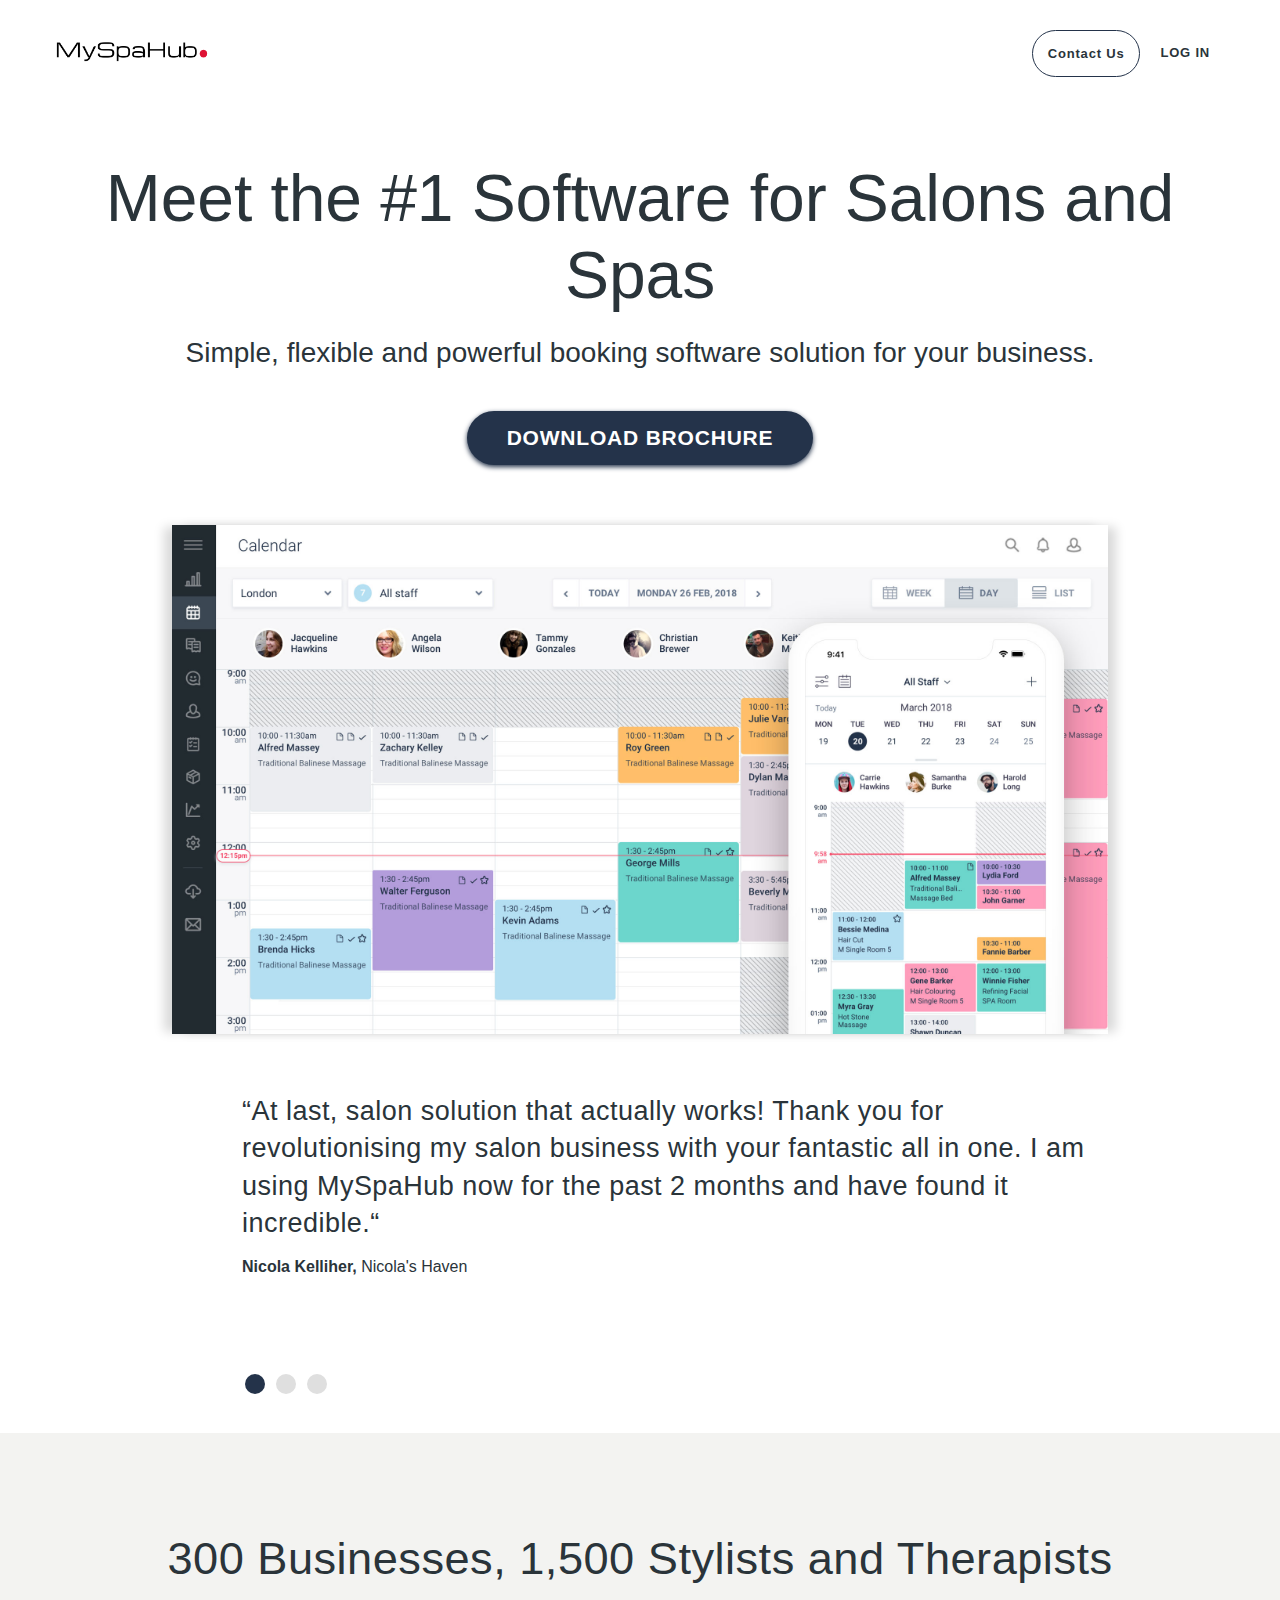
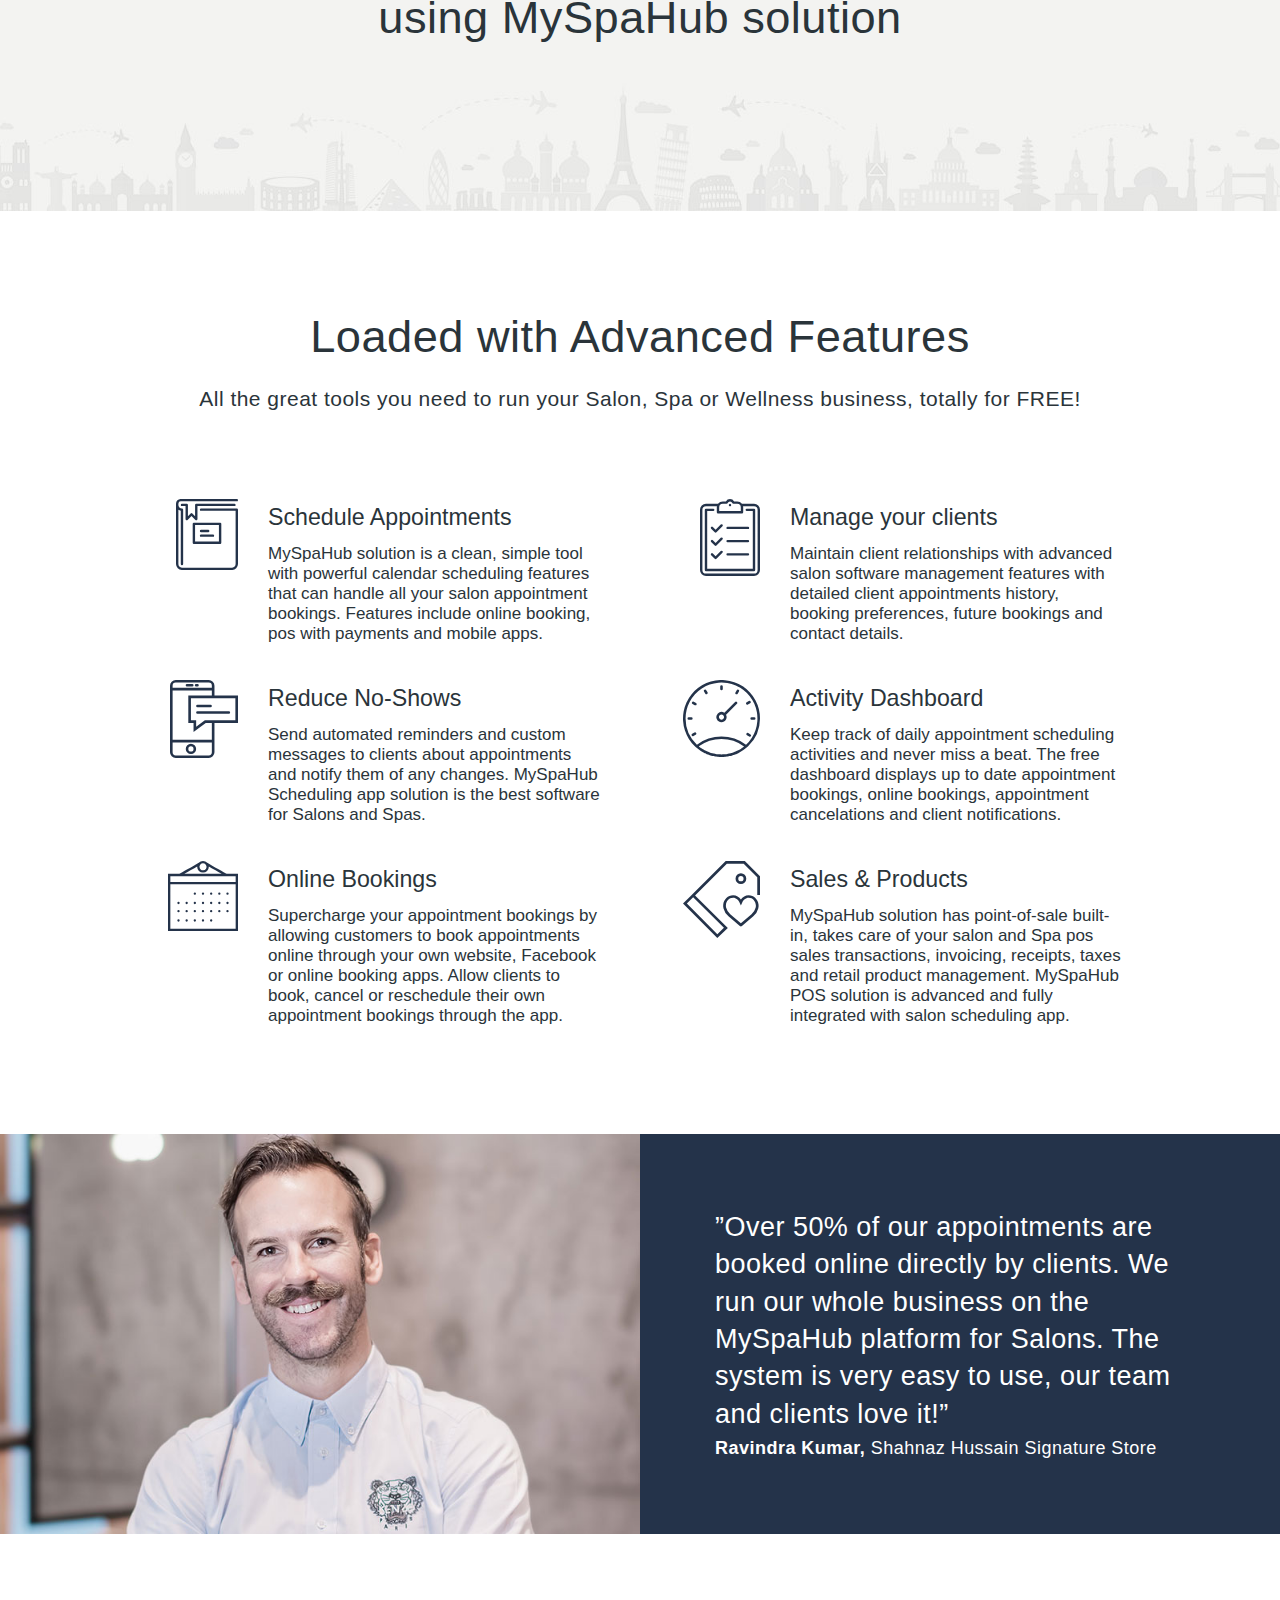
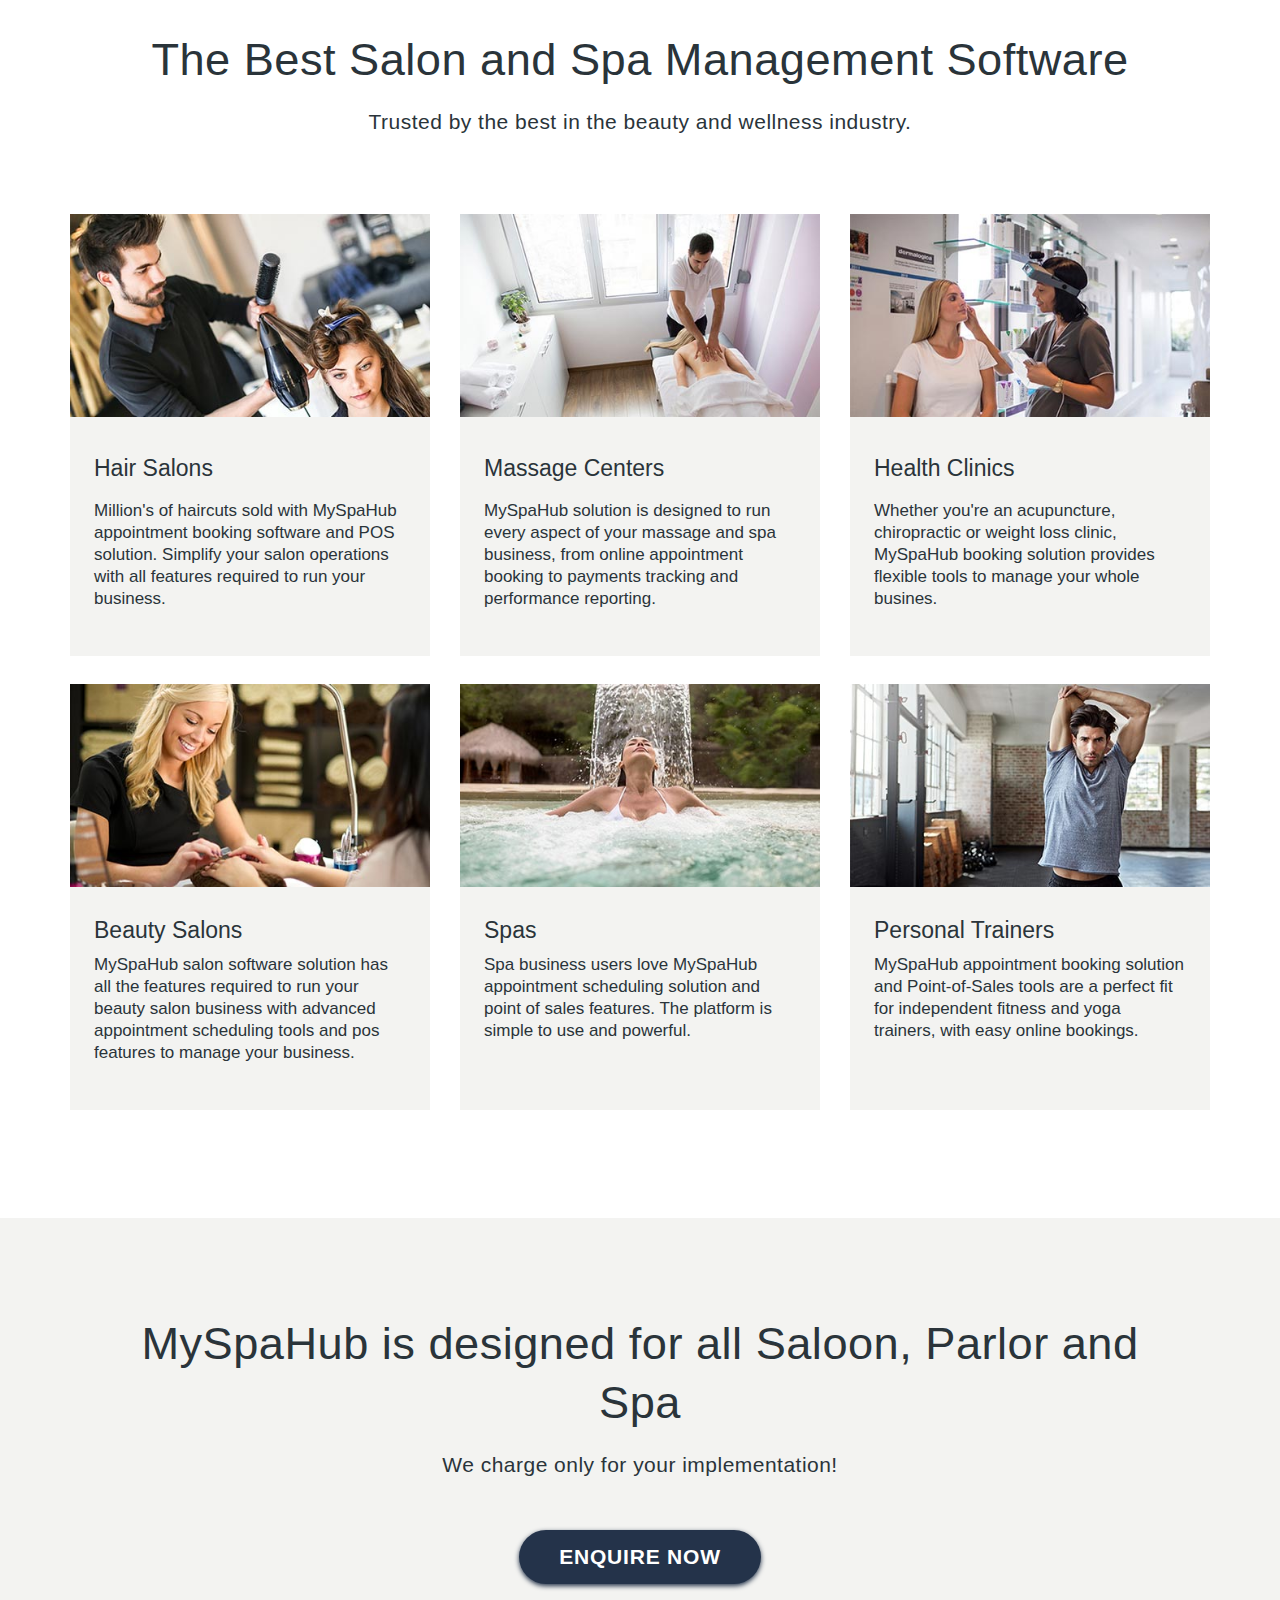
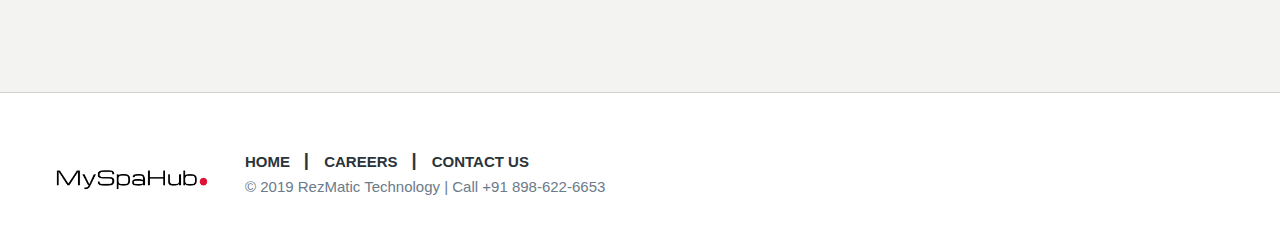
==== index.html @ e0d063b9 "Add files via upload" ====
<!doctype html>
<html>
  <head>
    <meta content="IE=edge" http-equiv="X-UA-Compatible">
    <meta charset="utf-8">
    
    <title>MySpaHub | Spa Solution | Salon Scheduling Software | Best App Booking Solution</title>
    <meta name="description" content="Best Salon Software, salon pos, spa software, scheduling software, booking system for hair salons and beauty salons with advanced appointment scheduling, Online Booking, appointment reminders, client CRM, POS, products, business reporting, payroll and much">
    <meta name="keywords" content="MySpaHub, salon software, salon system, spa software, beauty software, salon app, scheduling app, hair salon software, best salon software, Salon system, top salon software, Spa system, Appointment Scheduling, salon program, salon iris, mindbody, booking software, system, appointment system, scheduling software, online booking, salon program, salon management software, pos, crm, free booking system, salon programs, scheduling applications, appointment schedule, appointment manager, booking app, nail software, bihar, patna, gaya, muzaffarpur, india, us, united states, best, salon, spa, hair, nail salon, beauty, appointment, yoga, free, best, point of sale, calendar system, calendar, reminders, salon supplies, salon management, bookings app, appointment app, salon software, best salons">
    <meta content="width=device-width,initial-scale=1.0,minimum-scale=1.0,maximum-scale=1.0,user-scalable=no" name="viewport">

    <!-- Use title if it's in the page YAML frontmatter -->

     <!-- Start of Mailchimp Pop-up -->
     <script type="text/javascript" src="//downloads.mailchimp.com/js/signup-forms/popup/unique-methods/embed.js" data-dojo-config="usePlainJson: true, isDebug: false"></script><script type="text/javascript">window.dojoRequire(["mojo/signup-forms/Loader"], function(L) { L.start({"baseUrl":"mc.us20.list-manage.com","uuid":"3fd6e04193f702b2d908a4113","lid":"bd753d6055","uniqueMethods":true}) })</script>

     <!-- End of Mailchimp Pop-up -->

     <!-- Start of Favicon -->
     <link rel="apple-touch-icon" sizes="57x57" href="favicon/apple-icon-57x57.png">
<link rel="apple-touch-icon" sizes="60x60" href="favicon/apple-icon-60x60.png">
<link rel="apple-touch-icon" sizes="72x72" href="favicon/apple-icon-72x72.png">
<link rel="apple-touch-icon" sizes="76x76" href="favicon/apple-icon-76x76.png">
<link rel="apple-touch-icon" sizes="114x114" href="favicon/apple-icon-114x114.png">
<link rel="apple-touch-icon" sizes="120x120" href="favicon/apple-icon-120x120.png">
<link rel="apple-touch-icon" sizes="144x144" href="favicon/apple-icon-144x144.png">
<link rel="apple-touch-icon" sizes="152x152" href="favicon/apple-icon-152x152.png">
<link rel="apple-touch-icon" sizes="180x180" href="favicon/apple-icon-180x180.png">
<link rel="icon" type="image/png" sizes="192x192"  href="favicon/android-icon-192x192.png">
<link rel="icon" type="image/png" sizes="32x32" href="favicon/favicon-32x32.png">
<link rel="icon" type="image/png" sizes="96x96" href="favicon/favicon-96x96.png">
<link rel="icon" type="image/png" sizes="16x16" href="favicon/favicon-16x16.png">
<link rel="manifest" href="favicon/manifest.json">
<meta name="msapplication-TileColor" content="#ffffff">
<meta name="msapplication-TileImage" content="favicon/ms-icon-144x144.png">
<meta name="theme-color" content="#ffffff">

     <!-- End of Favicon -->
    

   

    <link href="stylesheets/site-cdb37f10.css" rel="stylesheet" />
    <script src="javascripts/all-f054870b.js"></script>
  </head>

  <body class="index">
   
    <nav class='top-nav' data-top='0'>
  <a href="http://www.myspahub.com" class="logo-link"><img src="images/shedul-full-logo.png" class="logo-link__img" alt="MySpaHub Salon Software logo" />
  </a>
  <ul class='main-nav'>
    <li class='main-nav__item'>
      <a href="https://rezmatic.bitrix24.com/pub/form/1_contact_info/csu6ny/" class="btn btn--small top-nav__btn">Contact Us</a>
    </li>
    <li class='main-nav__item'>
      <a href="https://apps.shedul.com/users/sign-in" class="main-nav__link">LOG IN</a>
    </li>
    
  </ul>
</nav>
<section class='jumbotron' id='top'>
  <h1>Meet the #1 Software for Salons and Spas</h1>
  <h4>Simple, flexible and powerful booking software solution for your business.</h4>
  <a href="https://mailchi.mp/a31530eed5d2/myspahub_brochure_download" class="btn btn--large btn--default" alt="Sign up with best salon software free">DOWNLOAD BROCHURE</a>
  <div class='jumbotron__image'>
    <img src="images/Shedul-best-Salon-software-platform-b2a8666d.jpg" alt="MySpaHub the best Salon and Spa solution" />
  </div>
</section>
<section class='opinions'>
  <div class='wrapper'>
    <div class='opinions-box'>
      
      <div class='opinions-box__right'>
        <div class='text-slider'>
          <input aria-hidden='true' checked='checked' class='text-slider__item--active' hidden='' id='slide-1' name='slider' type='radio'>
          <div class='text-slider__item'>
            <p class='opinions-box__quote'>
              “At last, salon solution that actually works! Thank you for revolutionising my salon business with your fantastic all in one. I am using MySpaHub now for the past 2 months and have found it incredible.“
            </p>
            <p>
              <strong>Nicola Kelliher,</strong>
              Nicola's Haven
            </p>
          </div>
          <input aria-hidden='true' class='text-slider__item--active' hidden='' id='slide-2' name='slider' type='radio'>
          <div class='text-slider__item'>
            <p class='opinions-box__quote'>
              “The best salon and spa software in the world! This scheduling system is the best and It comes with all the features you need including pos, payments intuitive scheduling management and appoints booking app. I still cannot believe it’s FREE!!!!!”
            </p>
            <p>
              <strong>Emily Lucas,</strong>
              Hearts New York, Salon and Beauty Spa (US)
            </p>
          </div>
          <input aria-hidden='true' class='text-slider__item--active' hidden='' id='slide-3' name='slider' type='radio'>
          <div class='text-slider__item'>
            <p class='opinions-box__quote'>
              “The top salon and Spa software in the beauty and wellness industry! It is amazing to work with this software platform and my sylists and terapists love the simplicity eand ease of use of the scheduling management and online bookings app”
            </p>
            <p>
              <strong>Vanessa Conway,</strong>
              Elle Hair and Beauty Salon (UK)
            </p>
          </div>
         
          
          
          
          
         
          <ul class='text-slider__nav'>
            <li>
              <label class='text-slider__nav--item' for='slide-1' title='Jump to slider item #1'>●</label>
            </li>
            <li>
              <label class='text-slider__nav--item' for='slide-2' title='Jump to slider item #2'>●</label>
            </li>
            <li>
              <label class='text-slider__nav--item' for='slide-3' title='Jump to slider item #3'>●</label>
            </li>
            
          </ul>
        </div>
      </div>
    </div>
  </div>
</section>
<section class='section-gutter-top-large bg-grey section-stats'>
  <div class='wrapper'>
    <header class='section-header'>
      <h2 class='section-header__title'>
        <span class='section-header__stats'>300</span>
        Businesses,
        <span class='section-header__stats'>1,500</span>
        Stylists and Therapists using MySpaHub solution 
      </h2>
    </header>
  </div>
</section>
<section class='section-gutter-top-large section-gutter-bottom-large'>
  <div class='wrapper'>
    <header class='section-header'>
      <h2 class='section-header__title'>Loaded with Advanced Features</h2>
      <p class='section-header__subtitle'>All the great tools you need to run your Salon, Spa or Wellness business, totally for FREE!</p>
    </header>
    <ul class='features-list'>
      <li class='features-list__item'>
        <div class='features-list__image'>
          <img src="images/1-appointments.svg" alt="Best Appointment scheduling Software App" />
        </div>
        <div class='features-list__description'>
          <h5 class='features-list__header'>
            Schedule Appointments
          </h5>
          <p class='features-list__content'>
            MySpaHub solution is a clean, simple tool with powerful calendar scheduling features that can handle all your salon appointment bookings. Features include online booking, pos with payments and mobile apps.
          </p>
        </div>
      </li>
      <li class='features-list__item'>
        <div class='features-list__image'>
          <img src="images/2-clients.svg" alt="Clients salon software management and online booking software" />
        </div>
        <div class='features-list__description'>
          <h5 class='features-list__header'>
            Manage your clients
          </h5>
          <p class='features-list__content'>
            Maintain client relationships with advanced salon software management features with detailed client appointments history, booking preferences, future bookings and contact details.
          </p>
        </div>
      </li>
      <li class='features-list__item clearfix'>
        <div class='features-list__image'>
          <img src="images/2-no-shows.svg" alt="Salon and Spa software to reduce client No Shows" />
        </div>
        <div class='features-list__description'>
          <h5 class='features-list__header'>
            Reduce No-Shows
          </h5>
          <p class='features-list__content'>
            Send automated reminders and custom messages to clients about appointments and notify them of any changes. MySpaHub Scheduling app solution is the best software for Salons and Spas.
          </p>
        </div>
      </li>
      <li class='features-list__item'>
        <div class='features-list__image'>
          <img src="images/4-dashboard.svg" alt="Salon Scheduling appointment dashboard" />
        </div>
        <div class='features-list__description'>
          <h5 class='features-list__header'>
            Activity Dashboard
          </h5>
          <p class='features-list__content'>
            Keep track of daily appointment scheduling activities and never miss a beat. The free dashboard displays up to date appointment bookings, online bookings, appointment cancelations and client notifications.
          </p>
        </div>
      </li>
      <li class='features-list__item clearfix'>
        <div class='features-list__image'>
          <img src="images/5-bookings.svg" alt="Online Bookings software for Salons and Spa" />
        </div>
        <div class='features-list__description'>
          <h5 class='features-list__header'>
            Online Bookings
          </h5>
          <p class='features-list__content'>
            Supercharge your appointment bookings by allowing customers to book appointments online through your own website, Facebook or online booking apps. Allow clients to book, cancel or reschedule their own appointment bookings through the app.
          </p>
        </div>
      </li>
      <li class='features-list__item'>
        <div class='features-list__image'>
          <img src="images/6-sales.svg" alt="Point of Sales software for Salons and Spas" />
        </div>
        <div class='features-list__description'>
          <h5 class='features-list__header'>
            Sales & Products
          </h5>
          <p class='features-list__content'>
            MySpaHub solution has point-of-sale built-in, takes care of your salon and Spa pos sales transactions, invoicing, receipts, taxes and retail product management. MySpaHub POS solution is advanced and fully integrated with salon scheduling app.
          </p>
        </div>
      </li>
    </ul>
    <div class='clearfix'></div>
  </div>
</section>
<section>
  <div class='testimony-row testimony-row--small'>
    <div class='testimony-row__left'>
      <div class='testimony__bg testimony__bg--big'></div>
    </div>
    <div class='testimony-row__right'>
      <div class='testimony__inner testimony__inner--big'>

        <p class='testimony__quote testimony__quote--big'>
          ”Over 50% of our appointments are booked online directly by clients. We run our whole business on the MySpaHub platform for Salons. The system is very easy to use, our team and clients love it!”
        </p>
        <p class='testimony__sign testimony__sign--big'>
          <strong>Ravindra Kumar,</strong>
          Shahnaz Hussain Signature Store
        </p>
      </div>
    </div>
  </div>
</section>
<section class='section-gutter-top-large section-gutter-bottom-large'>
  <div class='wrapper wrapper--block'>
    <header class='section-header'>
      <h2 class='section-header__title'>The Best Salon and Spa Management Software</h2>
      <p class='section-header__subtitle'>Trusted by the best in the beauty and wellness industry.</p>
    </header>
    <div class='industries industries--top'>
      <div class='scrollable'>
        <div class='card'>
          <div class='card__media'>
            <div class='card__inner'>
              <img src="images/Software-Hair-Salons-955d22eb.jpg" class="card__img" alt="Scheduling Software for hair salons" />
            </div>
          </div>
          <div class='card__info'>
            <h3 class='card__header'>
              Hair Salons
            </h3>
            <p class='card__text'>
              Million's of haircuts sold with MySpaHub appointment booking software and POS solution. Simplify your salon operations with all features required to run your business.
            </p>
          </div>
        </div>
        <div class='card'>
          <div class='card__media'>
            <div class='card__inner'>
              <img src="images/Software-Massage-Centers-e10d48ca.jpg" class="card__img" alt="Booking software for massage centers and salons" />
            </div>
          </div>
          <div class='card__info'>
            <h3 class='card__header'>
              Massage Centers
            </h3>
            <p class='card__text'>
              MySpaHub solution is designed to run every aspect of your massage and spa business, from online appointment booking to payments tracking and performance reporting.
            </p>
          </div>
        </div>
        <div class='card'>
          <div class='card__media'>
            <div class='card__inner'>
              <img src="images/Software-Health-Clinics-db65d0cf.jpg" class="card__img" alt="Appointment scheduling Software for health clinics, Salons and Spas" />
            </div>
          </div>
          <div class='card__info'>
            <h3 class='card__header'>
              Health Clinics
            </h3>
            <p class='card__text'>
              Whether you're an acupuncture, chiropractic or weight loss clinic, MySpaHub booking solution provides flexible tools to manage your whole busines.
            </p>
          </div>
        </div>
      </div>
    </div>
    <div class='industries'>
      <div class='scrollable'>
        <div class='card'>
          <div class='card__media'>
            <div class='card__inner'>
              <img src="images/Software-Beauty-Salons-fdb4fd11.jpg" class="card__img" alt="Salon Software for beauty salons and Spas" />
            </div>
          </div>
          <div class='card__info'>
            <header class='card__header'>
              Beauty Salons
            </header>
            <p class='card__text'>
              MySpaHub salon software solution has all the features required to run your beauty salon business with advanced appointment scheduling tools and pos features
              to manage your business.
            </p>
          </div>
        </div>
        <div class='card'>
          <div class='card__media'>
            <div class='card__inner'>
              <img src="images/Software-for-Spas-053e1ff4.jpg" class="card__img" alt="Scheduling software for spas and massage centers" />
            </div>
          </div>
          <div class='card__info'>
            <header class='card__header'>
              Spas
            </header>
            <p class='card__text'>
              Spa business users love MySpaHub appointment scheduling solution and point of sales features. The platform is simple to use and powerful.
            </p>
          </div>
        </div>
        <div class='card'>
          <div class='card__media'>
            <div class='card__inner'>
              <img src="images/Software-for-fitness-gyms-043c6281.jpg" class="card__img" alt="Software for fitness gyms and beauty salons" />
            </div>
          </div>
          <div class='card__info'>
            <header class='card__header'>
              Personal Trainers
            </header>
            <p class='card__text'>
              MySpaHub appointment booking solution and Point-of-Sales tools are a perfect fit for independent fitness and yoga trainers, with easy online bookings.
            </p>
          </div>
        </div>
      </div>
    </div>
  </div>
</section>
<section class='section-gutter-bottom-large section-gutter-top-large get-started bg-grey'>
  <div class='wrapper'>
    <header class='section-header'>
      <h2 class='section-header__title'>MySpaHub is designed for all Saloon, Parlor and Spa</h2>
      <p class='section-header__subtitle'>
        We charge only for your implementation!
      </p>
      <a href="https://rezmatic.bitrix24.com/pub/form/1_contact_info/csu6ny/" class="btn btn--large btn--default" alt="Enquire Now for Sales" target="_blank">ENQUIRE NOW</a>
    </header>
  </div>
</section>

    <footer class='main-footer'>
  <div class='main-footer__left'>
    <img src="images/shedul-full-logo.png" class="main-footer__logo" alt="MySpaHub Salon Software logo" />
  </div>
  <div class='main-footer__row'>
    <div class='main-footer__left'>
      <div class='main-footer__top'>
        <ul class='main-footer__links'>
          <li>
            <a href="#top" class="main-footer__link main-footer__link--bold scroll-link">Home</a>
          </li>
          
          <li>
            <a href="career.html" class="main-footer__link main-footer__link--bold">Careers</a>
          </li>
          <li>
            <a href="contact.html" class="main-footer__link main-footer__link--bold">Contact Us</a>
          </li>
          
          <div class='clearfix'></div>
        </ul>
      </div>
      <div class='main-footer__bottom'>
        © 2019 RezMatic Technology | Call +91 898-622-6653
        
        
      </div>
    </div>
    
    <div class='clearfix'></div>
  </div>
</footer>

  </body>
</html>
---- stylesheets/site-cdb37f10.css ----
/*! normalize.css v4.1.1 | MIT License | github.com/necolas/normalize.css */html{font-family:sans-serif;-ms-text-size-adjust:100%;-webkit-text-size-adjust:100%}body{margin:0}article,aside,details,figcaption,figure,footer,header,main,menu,nav,section,summary{display:block}audio,canvas,progress,video{display:inline-block}audio:not([controls]){display:none;height:0}progress{vertical-align:baseline}template,[hidden]{display:none}a{background-color:transparent;-webkit-text-decoration-skip:objects}a:active,a:hover{outline-width:0}abbr[title]{border-bottom:none;text-decoration:underline;text-decoration:underline dotted}b,strong{font-weight:inherit}b,strong{font-weight:bolder}dfn{font-style:italic}h1{font-size:2em;margin:0.67em 0}mark{background-color:#ff0;color:#000}small{font-size:80%}sub,sup{font-size:75%;line-height:0;position:relative;vertical-align:baseline}sub{bottom:-0.25em}sup{top:-0.5em}img{border-style:none}svg:not(:root){overflow:hidden}code,kbd,pre,samp{font-family:monospace, monospace;font-size:1em}figure{margin:1em 40px}hr{box-sizing:content-box;height:0;overflow:visible}button,input,select,textarea{font:inherit;margin:0}optgroup{font-weight:bold}button,input{overflow:visible}button,select{text-transform:none}button,html [type="button"],[type="reset"],[type="submit"]{-webkit-appearance:button}button::-moz-focus-inner,[type="button"]::-moz-focus-inner,[type="reset"]::-moz-focus-inner,[type="submit"]::-moz-focus-inner{border-style:none;padding:0}button:-moz-focusring,[type="button"]:-moz-focusring,[type="reset"]:-moz-focusring,[type="submit"]:-moz-focusring{outline:1px dotted ButtonText}fieldset{border:1px solid #c0c0c0;margin:0 2px;padding:0.35em 0.625em 0.75em}legend{box-sizing:border-box;color:inherit;display:table;max-width:100%;padding:0;white-space:normal}textarea{overflow:auto}[type="checkbox"],[type="radio"]{box-sizing:border-box;padding:0}[type="number"]::-webkit-inner-spin-button,[type="number"]::-webkit-outer-spin-button{height:auto}[type="search"]{-webkit-appearance:textfield;outline-offset:-2px}[type="search"]::-webkit-search-cancel-button,[type="search"]::-webkit-search-decoration{-webkit-appearance:none}::-webkit-input-placeholder{color:inherit;opacity:0.54}::-webkit-file-upload-button{-webkit-appearance:button;font:inherit}@font-face{font-family:'icomoon';src:url("../fonts/icomoon-30995b968376.eot?ers768");src:url("../fonts/icomoon-30995b968376.eot?ers768#iefix") format("embedded-opentype"),url("../fonts/icomoon-dc07c4028376.ttf?ers768") format("truetype"),url("../fonts/icomoon-3217e1ec8376.woff?ers768") format("woff"),url("../fonts/icomoon-f67a52518376.svg?ers768#icomoon") format("svg");font-weight:normal;font-style:normal}[class^="icon-"],[class*=" icon-"]{font-family:'icomoon' !important;speak:none;font-style:normal;font-weight:normal;font-variant:normal;text-transform:none;line-height:1;-webkit-font-smoothing:antialiased;-moz-osx-font-smoothing:grayscale}.icon-large{font-size:1.33333333em;line-height:0.75em;vertical-align:-15%}.icon-facebook:before{content:"\e900"}.icon-googleplus:before{content:"\e901"}.icon-linkedin:before{content:"\e902"}.icon-instagram:before{content:"\e903"}.icon-twitter:before{content:"\e904"}.icon-star:before{content:"\f005"}.icon-check:before{content:"\f00c"}.icon-chevron-right:before{content:"\f054"}html{font-size:100%}@media (max-width: 1200px){html{font-size:80%}}@media (max-width: 950px){html{font-size:75%}}body{color:#2a343a;font-family:"Segoe UI", "Helvetica Neue", Helvetica, Arial, sans-serif;font-size:1em;-webkit-font-smoothing:antialiased;-webkit-text-size-adjust:100%;-ms-text-size-adjust:100%}*{box-sizing:border-box}ul{list-style:none;padding:0;margin:0}a{text-decoration:none;-webkit-transition:all 0.3s;transition:all 0.3s}h1,h2,h3,h4,h5,h6{margin:20px 0;font-weight:300}h1{font-size:4.125rem;line-height:4.8125rem;letter-spacing:-0.08px;font-weight:500}@media (max-width: 767px){h1{font-size:3.125rem;line-height:3.8125rem}}h2{font-size:2.825rem;line-height:3.6875rem;font-weight:200}h3{font-size:2.1875rem;line-height:2.6875rem}h4{font-size:1.75rem;line-height:2.3125rem;font-weight:300}h5{font-size:1.125rem;line-height:1.6175rem}.regular-list{list-style-type:disc;padding-left:2.5rem;line-height:1.375;margin-bottom:1em}.b-b{border-bottom:1px solid #d3d3d3}.btn{display:inline-block;border-radius:3px;text-align:center;font-size:0.8125rem;font-weight:bold;padding:0.9375em 1.5625em;letter-spacing:0.05rem;-webkit-transition:all 0.12s;transition:all 0.12s}.btn:focus,.btn:hover{-webkit-transform:translateY(-1px);transform:translateY(-1px)}.btn--small{padding:0.9375rem}.btn--large{font-size:1.3125rem;padding:0.9375rem 2.5rem;margin:1.25rem 0}.btn--default{background-color:#24334a;color:#fff;border-radius:30px;box-shadow:0 2px 5px 0 #24334a}.btn--default:focus,.btn--default:hover{background-color:#182232;box-shadow:0 3px 5px 0 #24334a}.logo-link{line-height:2.1875rem}.logo-link__img{vertical-align:bottom;width:155px}@media (max-width: 767px){.logo-link__img{width:75px}}.logo-link__img--hidden{display:none}.main-nav{float:right}.main-nav__item{float:left}.main-nav__link{display:block;font-size:0.8125rem;font-weight:bold;padding:0.9375rem;color:#2a343a;margin-left:0.3125rem;letter-spacing:0.05rem}.main-nav__link:hover{color:#67768c}.main-nav__link--light{color:#fff}.top-nav{position:absolute;left:0;right:0;padding:1.875rem 3.4375rem;z-index:2;-webkit-transition:border 0.3s ease-in-out, padding 0.3s ease-in-out;transition:border 0.3s ease-in-out, padding 0.3s ease-in-out}@media (max-width: 1200px){.top-nav{position:fixed}}.top-nav__btn{background-color:transparent;color:#2a343a;border-radius:30px;border:1px solid #24334a}.top-nav__btn:hover{background-color:#24334a;color:#fff;box-shadow:0 3px 5px 0 #24334a}.top-nav--fixed{position:fixed;border-bottom:1px solid #d3d3d3;padding-top:1rem;padding-bottom:1rem;background-color:#fff}.top-nav--fixed .top-nav__btn{background-color:#24334a;color:#fff;box-shadow:0 2px 5px 0 #24334a}.top-nav--fixed .top-nav__btn:hover{background-color:#182232}.top-nav--fixed .logo-link__img--hidden{display:inline}.top-nav--fixed .logo-link__img--visible{display:none}.top-nav--fixed .main-nav__link--light{color:#2a343a}@media (min-width: 1201px){.top-nav--fixed{padding-top:0.5rem;padding-bottom:0.5rem}.top-nav--fixed .logo-link{line-height:2.5rem}}@media (max-width: 767px){.top-nav{padding-left:1.5rem;padding-right:1.5rem}}.jumbotron{background:#fff;text-align:center;color:#2a343a;padding-top:8.75rem;padding-right:3.4375rem;padding-left:3.4375rem}@media (max-width: 767px){.jumbotron{padding:5.75rem 1rem 0}}.jumbotron__bg{background-position:center;background-size:cover;background-repeat:no-repeat;background-image:url(../images/cover-photo-3286e65c.jpg);height:100vh;position:relative;padding-top:0;overflow:hidden;color:#fff}.jumbotron__bg--bottom{background-position:right bottom;background-repeat:no-repeat;background-image:url(../images/pigeon_shedul-d05ecd1e.jpg);height:100vh;position:relative;padding-top:0;overflow:hidden;text-align:left}@media (max-width: 1025px){.jumbotron__bg--bottom{background-size:55%}}@media (max-width: 767px){.jumbotron__bg--bottom{background-size:50%}}.jumbotron__layer{position:absolute;top:0;right:0;bottom:0;left:0;background-color:rgba(91,105,117,0.7);background-color:rgba(75,85,94,0.5)}.jumbotron__inner{position:relative;z-index:1;top:50vh;-webkit-transform:translateY(-25%);transform:translateY(-25%)}.jumbotron__content{padding-left:10%;padding-top:25rem}@media (min-width: 1201px){.jumbotron__content{padding-top:15rem}}@media (max-width: 1200px){.jumbotron__content{padding-top:20rem}}@media (max-width: 767px){.jumbotron__content{padding-top:10%}}@media (max-width: 500px){.jumbotron__content{padding-top:10rem}}.jumbotron__content .btn:first-of-type{margin-right:20px}.jumbotron__title{font-weight:bold;text-transform:uppercase}.jumbotron__image{margin-right:10%;margin-left:10%;margin-top:2.5rem;max-width:1190px}@media (min-width: 1281px){.jumbotron__image{margin-left:auto;margin-right:auto}}.jumbotron__image img{width:100%;margin-bottom:-3.75rem;box-shadow:10px 0 10px -2px rgba(0,0,0,0.15),-10px 0 10px -2px rgba(0,0,0,0.15)}@media (max-width: 767px){.jumbotron__image img{margin-bottom:-3px}}.opinions{padding:3.75rem 3.4375rem 3.75rem}@media (max-width: 767px){.opinions{padding:0 0 5rem}}@media (max-width: 1200px){.captera-badge{width:220px}}@media (max-width: 950px){.captera-badge{width:205px}}.wrapper{margin-left:calc(10% - 10px);margin-right:calc(10% - 10px);max-width:1210px}@media (min-width: 1281px){.wrapper{margin-left:auto;margin-right:auto}}.wrapper--small{margin-left:5.9375rem;margin-right:5.9375rem;max-width:100%}@media (max-width: 767px){.wrapper--small{margin-left:calc(10% - 10px);margin-right:calc(10% - 10px)}}.wrapper--block{margin:0 auto;max-width:1200px;padding-left:30px;padding-right:30px}@media (max-width: 767px){.wrapper--block{padding-left:16px;padding-right:16px}}.opinions-box{display:table;width:100%}@media (max-width: 767px){.opinions-box{text-align:center}}.opinions-box__left,.opinions-box__right{display:table-cell;vertical-align:top}@media (max-width: 767px){.opinions-box__left,.opinions-box__right{display:block}}.opinions-box__left{width:20%;position:relative;padding-top:9.375rem}@media (max-width: 950px){.opinions-box__left{width:25%}}@media (max-width: 767px){.opinions-box__left{width:100%;padding-top:5.375rem}}.opinions-box__right{width:80%;padding-top:3.4375rem;padding-left:5rem}@media (max-width: 767px){.opinions-box__right{width:100%;padding:0}}.opinions-box__logo{position:absolute;left:-35px;top:-65px}@media (max-width: 767px){.opinions-box__logo{position:static}}.opinions-box__rattings{font-weight:bold;font-size:0.9375rem;padding-left:1.6em;margin-top:2rem;margin-bottom:1.5625rem}.opinions-box__rattings .icon-large{color:#ffd814;font-size:1.5625rem}@media (max-width: 767px){.opinions-box__rattings{padding-left:0}}.opinions-box__quote{font-size:1.6875rem;font-weight:200;line-height:1.381;margin-bottom:1rem;margin-top:0;letter-spacing:0.03rem}@media (max-width: 950px){.opinions-box__quote{font-size:1.5rem}}.text-slider{height:17.5rem;position:relative}@media (min-width: 1320px){.text-slider{height:13.5rem}}@media (max-width: 767px){.text-slider{height:auto;padding-bottom:3rem}}.text-slider__item{position:absolute;left:0;top:0;opacity:0;-webkit-transition:opacity 0.6s ease-in-out;transition:opacity 0.6s ease-in-out}@media (max-width: 767px){.text-slider__item{min-height:170px}}@media (max-width: 600px){.text-slider__item{min-height:195px}}.text-slider__item--active:checked+.text-slider__item{opacity:1;pointer-events:auto;position:static}#slide-1:checked ~ .text-slider__nav .text-slider__nav--item[for="slide-1"]{background-color:#24334a}#slide-2:checked ~ .text-slider__nav .text-slider__nav--item[for="slide-2"]{background-color:#24334a}#slide-3:checked ~ .text-slider__nav .text-slider__nav--item[for="slide-3"]{background-color:#24334a}#slide-4:checked ~ .text-slider__nav .text-slider__nav--item[for="slide-4"]{background-color:#24334a}#slide-5:checked ~ .text-slider__nav .text-slider__nav--item[for="slide-5"]{background-color:#24334a}#slide-6:checked ~ .text-slider__nav .text-slider__nav--item[for="slide-6"]{background-color:#24334a}#slide-7:checked ~ .text-slider__nav .text-slider__nav--item[for="slide-7"]{background-color:#24334a}#slide-8:checked ~ .text-slider__nav .text-slider__nav--item[for="slide-8"]{background-color:#24334a}#slide-9:checked ~ .text-slider__nav .text-slider__nav--item[for="slide-9"]{background-color:#24334a}.text-slider__nav{position:absolute;width:100%;text-align:left;bottom:-1.5625rem;padding:0}@media (max-width: 950px){.text-slider__nav{bottom:-1.875rem}}@media (max-width: 767px){.text-slider__nav{bottom:1.5rem;text-align:center}}.text-slider__nav li{display:inline-block;margin:0 .2em}.text-slider__nav--item{margin:0;text-indent:100%;white-space:nowrap;overflow:hidden;display:block;height:20px;width:20px;border-radius:50%;background:#dfdfdf;cursor:pointer}.section-header{text-align:center;letter-spacing:0.03rem}.section-header__title{margin-top:0;font-weight:200}@media (max-width: 767px){.section-header__title{margin-bottom:0}}.section-header__subtitle{font-size:1.3125rem;font-weight:200}.section-header__stats{font-weight:500}.section-stats{background-position:center bottom;background-repeat:no-repeat;background-image:url(../images/background-b43299e0.jpg);padding-bottom:9rem}@media (max-width: 767px){.section-stats{font-size:2rem}}.section-gutter-top-large{padding-top:6rem}.section-gutter-bottom-large{padding-bottom:6rem}.section--scrollable{overflow-x:scroll;-webkit-overflow-scrolling:touch}.bg-dark{background-color:#29333c}.bg-grey{background-color:#f3f3f1}.features-list{margin-top:4rem}.features-list__item{display:table-cell;width:50%;float:left;margin:1.5rem 0 0;padding:0 2.5rem}@media (max-width: 767px){.features-list__item{display:block;width:auto;margin:1.5rem}.features-list__item:last-child{margin-bottom:12px}}.features-list__image,.features-list__description{display:table-cell;vertical-align:top}@media (max-width: 767px){.features-list__image,.features-list__description{display:block;text-align:center}}.features-list__image{padding-right:1.875rem;min-width:110px;text-align:right}@media (max-width: 767px){.features-list__image{padding-right:0;margin-bottom:1rem;text-align:center}}@media (max-width: 1200px){.features-list__description{padding-right:3rem}}@media (max-width: 767px){.features-list__description{max-width:100%;padding-right:0}}.features-list__header{margin-top:0;margin-bottom:0;line-height:2.3125rem;font-size:1.45rem;font-weight:400}.features-list__content{font-size:1.0625rem;line-height:1.25rem;font-weight:300;margin-top:0.5rem;margin-bottom:0.75rem}@media (max-width: 1200px){.features-list__content{font-size:1.1875rem}}@media (max-width: 767px){.features-list__content{margin-bottom:0}}.features-list__icon{font-size:2.5rem;line-height:2.5rem;color:#24334a}.features-list--equal .features-list__item{float:none;vertical-align:top}.features-list--equal:last-of-type{margin-top:1.5rem}.section-footer{text-align:center;font-weight:200;font-size:1.125rem;margin:4.6875rem 0 4.6875rem}@media (max-width: 767px){.section-footer{margin:1rem 0 3.5rem}}.clearfix{clear:both}.testimony-row{height:50%}.testimony-row--main{height:44.375rem}.testimony-row--small{height:25rem}.testimony-row__left,.testimony-row__right{overflow:hidden;float:left;width:50%;height:100%;position:relative}@media (max-width: 767px){.testimony-row{height:100%}.testimony-row--main{height:22.1875rem;width:275%}.testimony-row--small{height:275px}.testimony-row--mobile-half{width:50%;float:left}.testimony-row--3{width:75%}.testimony-row--1{width:25%}}.testimony__bg{background-position:center;background-size:cover;background-repeat:no-repeat;height:100%}.testimony__bg--big{background-image:url(../images/barber-portrait-29837cbb.jpg)}.testimony__bg--small{background-image:url(../images/barber-07804a0c.jpg)}.testimony__bg--medium{background-image:url(../images/barber-ipad-1943d868.jpg)}.testimony__inner{padding:2.1875rem;background-color:#24334a;height:100%;color:#fff}.testimony__inner--big{padding:4.6875rem}@media (max-width: 767px){.testimony__inner--big{padding:2rem}}.testimony__quote{font-size:1.6875rem;font-weight:300;letter-spacing:0.03rem;line-height:1.381;margin-top:0}@media (max-width: 950px){.testimony__quote{font-size:1.5rem}}@media (max-width: 767px){.testimony__quote{font-size:1.2rem;margin-top:0}}.testimony__quote--big{margin:0}.testimony__sign{position:absolute;bottom:2.1875rem;margin-bottom:0;font-weight:300;font-size:1.125rem;letter-spacing:0.03rem}@media (max-width: 950px){.testimony__sign{font-size:0.9375rem}}.testimony__sign--big{bottom:4.6875rem}@media (max-width: 767px){.testimony__sign--big{bottom:2rem;padding-right:1rem}}.testimony__sign strong{font-weight:bold}.third-row--equal{display:-webkit-box;display:-ms-flexbox;display:flex}@media (max-width: 767px){.third-row--equal{display:block}}.third-row__item{float:left;width:33.3333333%;height:100%;position:relative;text-align:center;padding:0 25px}.third-row__item--equal{display:-webkit-box;display:-ms-flexbox;display:flex;height:auto;-webkit-box-orient:vertical;-webkit-box-direction:normal;-ms-flex-direction:column;flex-direction:column}.third-row:after{content:'';display:table;clear:both}.third-row__img{height:75px;margin-top:2.5rem}@media (max-width: 767px){.third-row__img{margin-top:1rem}}.third-row__link{display:-webkit-box;display:-ms-flexbox;display:flex;-ms-flex-item-align:center;align-self:center;margin-top:auto;padding-top:15px}.third-row__link a{color:#24334a;-webkit-transition:color 0.3s;transition:color 0.3s}.third-row__link a:hover{color:#182232}@media (max-width: 767px){.third-row__link{display:block}}.third-row__heading{margin-top:0;margin-bottom:0;line-height:2.3125rem;font-size:1.45rem;font-weight:400}.third-row__content{font-size:1.0625rem;line-height:1.25rem;font-weight:300;margin-top:0.5rem;margin-bottom:0.75rem}@media (max-width: 1200px){.third-row__content{font-size:1.1875rem}}@media (max-width: 767px){.third-row__content{margin-bottom:0}}.get-started .btn{margin-top:2rem;margin-bottom:0.75rem}.main-footer{border-top:1px solid #d3d3d3;padding:3.75rem 3.4375rem 2.5rem;font-size:0.9375rem}@media (max-width: 767px){.main-footer{padding:6.75rem 1.5rem;text-align:center}.main-footer__row{font-size:1.15rem}}.main-footer__top,.main-footer__links{height:25px}@media (max-width: 767px){.main-footer__top,.main-footer__links{height:auto}}.main-footer__left{float:left}@media (max-width: 767px){.main-footer__left{float:none}}.main-footer__right{float:right}@media (max-width: 767px){.main-footer__right{float:none}}.main-footer__bottom,.main-footer__bottom a{color:#6b7b8a}.main-footer__bottom a:hover{color:#24334a}.main-footer__links li{display:inline-block;position:relative;padding:0 0.9375rem}@media (max-width: 767px){.main-footer__links li{display:block;padding:0}}@media (min-width: 768px){.main-footer__links li:not(:last-of-type):after{content:"|";font-weight:bold;position:absolute;top:-4px;right:-4px;font-size:1.15rem}}.main-footer__links li:first-child{padding-left:0}.main-footer__links li:last-child{padding-right:0}.main-footer__link{color:#2a343a;display:inline-block;margin-bottom:0.625rem;font-weight:300}@media (max-width: 767px){.main-footer__link{margin-bottom:1.6rem}}.main-footer__link:hover{color:#67768c}.main-footer__link--bold{font-weight:bold;text-transform:uppercase}.main-footer__logo{margin-right:2.1875rem;margin-top:5px;display:block;width:155px}@media (max-width: 767px){.main-footer__logo{margin-right:0;margin-bottom:1.5rem;display:inline;width:100px}}.main-footer__icon{margin-right:0.625rem;vertical-align:text-bottom}.social-links{float:right}@media (max-width: 767px){.social-links{float:none;margin-top:2rem}.social-links li{display:inline-block}}.social-links li{padding:0 5px}.social-links li:after{color:transparent}.social-links li:first-child{padding-left:0}.social-links li:last-child{padding-right:0}.social-links__icon{font-size:48px;-webkit-transition:color 0.3s ease-in-out;transition:color 0.3s ease-in-out}.icon-twitter{color:#78D0EC}.icon-twitter:hover{color:#1fb0df}.icon-facebook{color:#5D6F99}.icon-facebook:hover{color:#36415a}.icon-instagram{color:#989494}.icon-instagram:hover{color:#656161}@media (max-width: 950px){.small-equal-height{display:table-cell;vertical-align:bottom;float:none}}@media (max-width: 767px){.mobile-single-line{display:block;float:none;width:auto;margin:2rem 0}.mobile-single-line:last-of-type{margin-bottom:0}.hidden-mobile{display:none}.full-width-mobile{width:100%}}@media (min-width: 768px){.visible-mobile{display:none}}.industries{overflow-x:scroll;-webkit-overflow-scrolling:touch;margin-bottom:0.75rem}.industries--top{margin-top:5rem;margin-bottom:1.75rem}@media (max-width: 767px){.industries--top{margin-top:5rem}}@media (min-width: 768px){.industries{margin-right:0;overflow:hidden}}.scrollable{display:-webkit-box;display:-ms-flexbox;display:flex;width:800px}@media (min-width: 768px){.scrollable{width:100%}}.card{background-color:#f3f3f1;display:-webkit-box;display:-ms-flexbox;display:flex;-webkit-box-orient:vertical;-webkit-box-direction:normal;-ms-flex-direction:column;flex-direction:column;padding-bottom:30px;margin-right:16px;width:256px}@media (min-width: 768px){.card{margin-right:30px;width:33.3%}.card:last-child{margin-right:0}}.card__media{-webkit-box-flex:0;-ms-flex:0 0 auto;flex:0 0 auto;margin-bottom:30px;max-height:203px;position:relative}.card__inner{display:block;max-height:203px;overflow:hidden}.card__img{width:100%}.card__info{padding:0 24px;position:relative}.card__header{margin:0 0 10px;font-size:23px;font-weight:400}.card__text{font-size:17px;line-height:22px;font-weight:300;margin:0 0 16px 0}@media (max-width: 1200px){.card__text{font-size:1.1875rem}}.privacy p,.terms p{line-height:1.375}.privacy p a,.terms p a{color:#24334a}.privacy h4,.terms h4{font-size:1.25rem;font-weight:bold;line-height:normal;margin:1em 0}.privacy section,.terms section{padding-bottom:5px}.privacy .section-header__title,.terms .section-header__title{margin-bottom:4rem}.about{background-color:#fafafa;padding-top:6rem;border-bottom:1px solid #d3d3d3}@media (max-width: 767px){.about{padding-bottom:4.375rem}}.about__info,.about__image{display:table-cell;float:none;vertical-align:bottom}.about__info{width:50%;padding:0 6.25rem}.about__info h2{margin-top:0}@media (min-width: 1201px){.about__info{min-width:620px}}@media (max-width: 1025px){.about__info{padding-bottom:1rem}}@media (max-width: 767px){.about__info{width:100%;text-align:center;padding-left:3.25rem;padding-right:3.25rem;padding-bottom:10px}}.about__image{width:50%}.about__image--app{width:100%;max-width:700px;float:right;position:relative;padding-top:10px}.about__image--app img{width:100%;box-shadow:10px 0 10px -2px rgba(0,0,0,0.15),-10px 0 10px -2px rgba(0,0,0,0.15);vertical-align:bottom}@media (max-width: 767px){.about__image{display:none}}.about__captera{position:absolute;bottom:-62px;left:-124px}.about__captera img{box-shadow:none}@media (max-width: 950px){.about__captera{left:-87px;bottom:-46px}.about__captera img{width:70%}}.about__text{font-size:1.375rem;font-weight:200;letter-spacing:0.03rem;line-height:1.281}.about__rattings{margin-top:1.5625rem;margin-bottom:1.5625rem}@media (min-width: 1303px){.about__rattings{margin-top:3.75rem;margin-bottom:3.75rem}}.about__rattings .icon-large{color:#ffd814}.about__opinion{font-size:0.9375rem;font-weight:bold;margin-left:20px}@media (max-width: 950px){.about__opinion{display:block;margin-top:1rem;margin-left:0}}.about__opinion--underline{text-decoration:underline}.block-list__item{padding:1.25rem 2.5rem;margin:10px 0}@media (max-width: 767px){.block-list__item{text-align:center}}.block-list__left{float:left}@media (max-width: 767px){.block-list__left{float:none}}.block-list__right{float:right}@media (max-width: 767px){.block-list__right{float:none;margin-top:1rem}}.block-list__header{font-size:1.3125rem;font-weight:400;position:relative;padding-left:45px}.block-list__header:before{content:"\f054";font-family:'icomoon';position:absolute;font-size:1.375rem;left:0;top:0.9375rem}@media (max-width: 767px){.block-list__header{padding-left:0}.block-list__header:before{content:''}}.block-list__address{font-size:0.875rem;font-weight:200;padding-left:45px}@media (max-width: 767px){.block-list__address{padding-left:0;font-size:1.15rem}}.block-list .btn{text-transform:uppercase}.job-offers{margin-top:6.25rem}@media (max-width: 767px){.job-offers{margin-top:3rem}}.job-offers__header:before{color:#24334a}.job-offers__item{background-color:#fafafa;border-bottom:1px solid #d3d3d3;display:block;color:#2a343a}.team__bg{background-position:center;background-size:cover;background-repeat:no-repeat;height:100%}.team__bg--big{background-image:url(../images/team-3-a4fdf682.jpg)}.team__bg--small{background-image:url(../images/team-1-7d228b53.jpg)}.team__bg--medium{background-image:url(../images/team-2-50da6167.jpg)}.team__photo{border-radius:50%;margin-top:5.625rem}table.headers-left-aligned th{text-align:left;white-space:nowrap}table.spaced th{padding:20px 25px 20px 0}ol.upper-alpha{list-style-type:upper-alpha}.mobile-app{min-height:100vh;background-color:#101928;color:white;text-align:left;font-weight:bold;font-family:"Roboto", "Segoe UI", "Helvetica Neue", Helvetica, Arial, sans-serif;overflow:hidden}@media (max-width: 1200px){.mobile-app{text-align:center;padding:0}}.mobile-app-content{max-width:1440px;margin:0 auto;display:-webkit-box;display:-ms-flexbox;display:flex;-webkit-box-align:center;-ms-flex-align:center;align-items:center}@media (min-width: 1201px){.mobile-app-content{height:100vh;-webkit-box-pack:center;-ms-flex-pack:center;justify-content:center}}@media (max-width: 1200px){.mobile-app-content{-webkit-box-orient:vertical;-webkit-box-direction:reverse;-ms-flex-direction:column-reverse;flex-direction:column-reverse}}.mobile-app-shedul-link{font-weight:normal}.mobile-app-shedul-link-anchor{color:#A9E0F4}.mobile-app-shedul-link-anchor:hover{text-decoration:underline}.mobile-app-shedul-link.mobile{font-size:1.25rem;margin:20px 0 20px}@media (min-width: 1201px){.mobile-app-shedul-link.mobile{display:none}}.mobile-app-shedul-link.desktop{margin-top:144px}@media (max-width: 1200px){.mobile-app-shedul-link.desktop{display:none}}.mobile-app-big-image{max-width:600px}@media (max-width: 1200px){.mobile-app-big-image{display:none}}.mobile-app-big-image-mobile{display:none}@media (max-width: 1200px){.mobile-app-big-image-mobile{margin-top:40px;max-width:420px;display:block}}@media (max-width: 360px){.mobile-app-big-image-mobile{max-width:360px}}.mobile-app-title{font-size:3.125rem;line-height:normal;margin-bottom:40px}@media (max-width: 1200px){.mobile-app-title{margin-bottom:32px}}.mobile-app-spacer{width:60px;height:100%}@media (max-width: 1200px){.mobile-app-spacer{display:none}}.mobile-app-store-links{display:-webkit-box;display:-ms-flexbox;display:flex;-webkit-box-pack:justify;-ms-flex-pack:justify;justify-content:space-between}.mobile-app-link-image{display:inline-block;max-height:58px;max-width:191px;height:100%;width:100%}@media (max-width: 1200px){.mobile-app-link-image{max-height:46px;max-width:150px}}
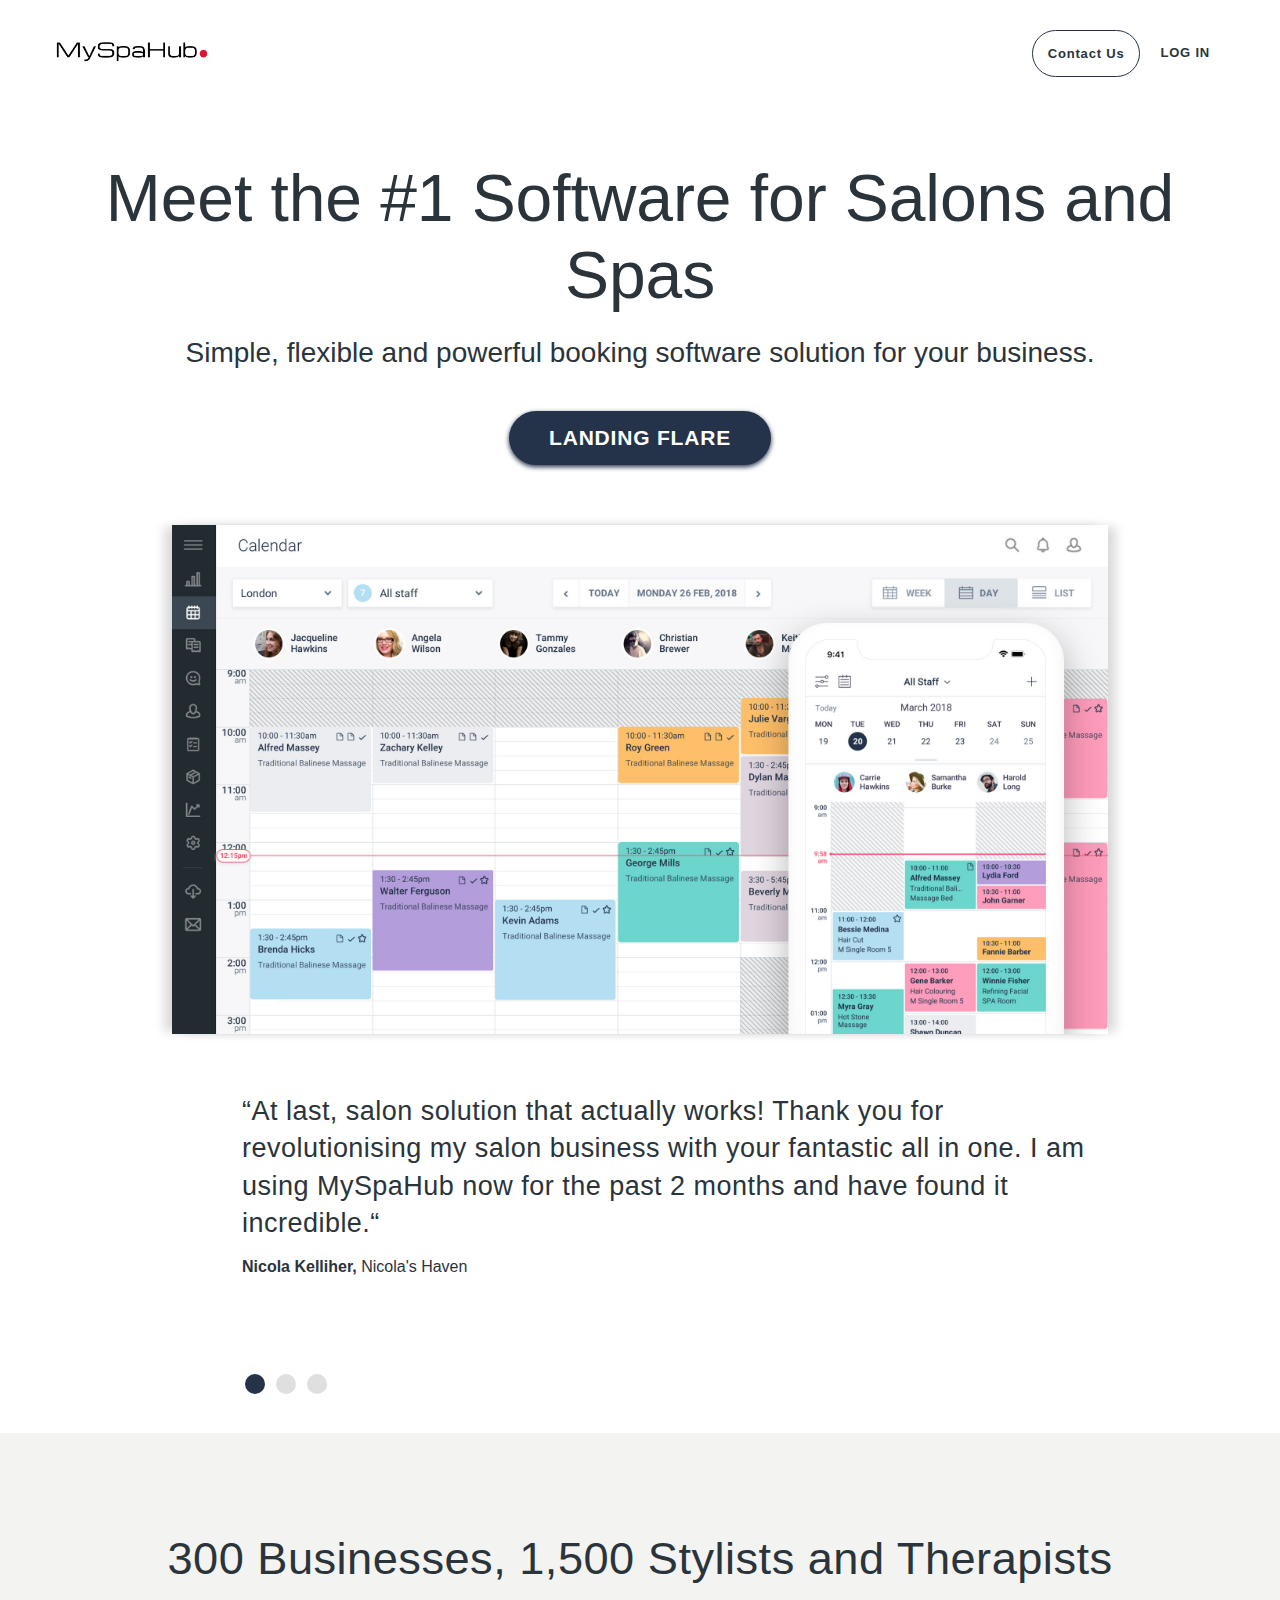
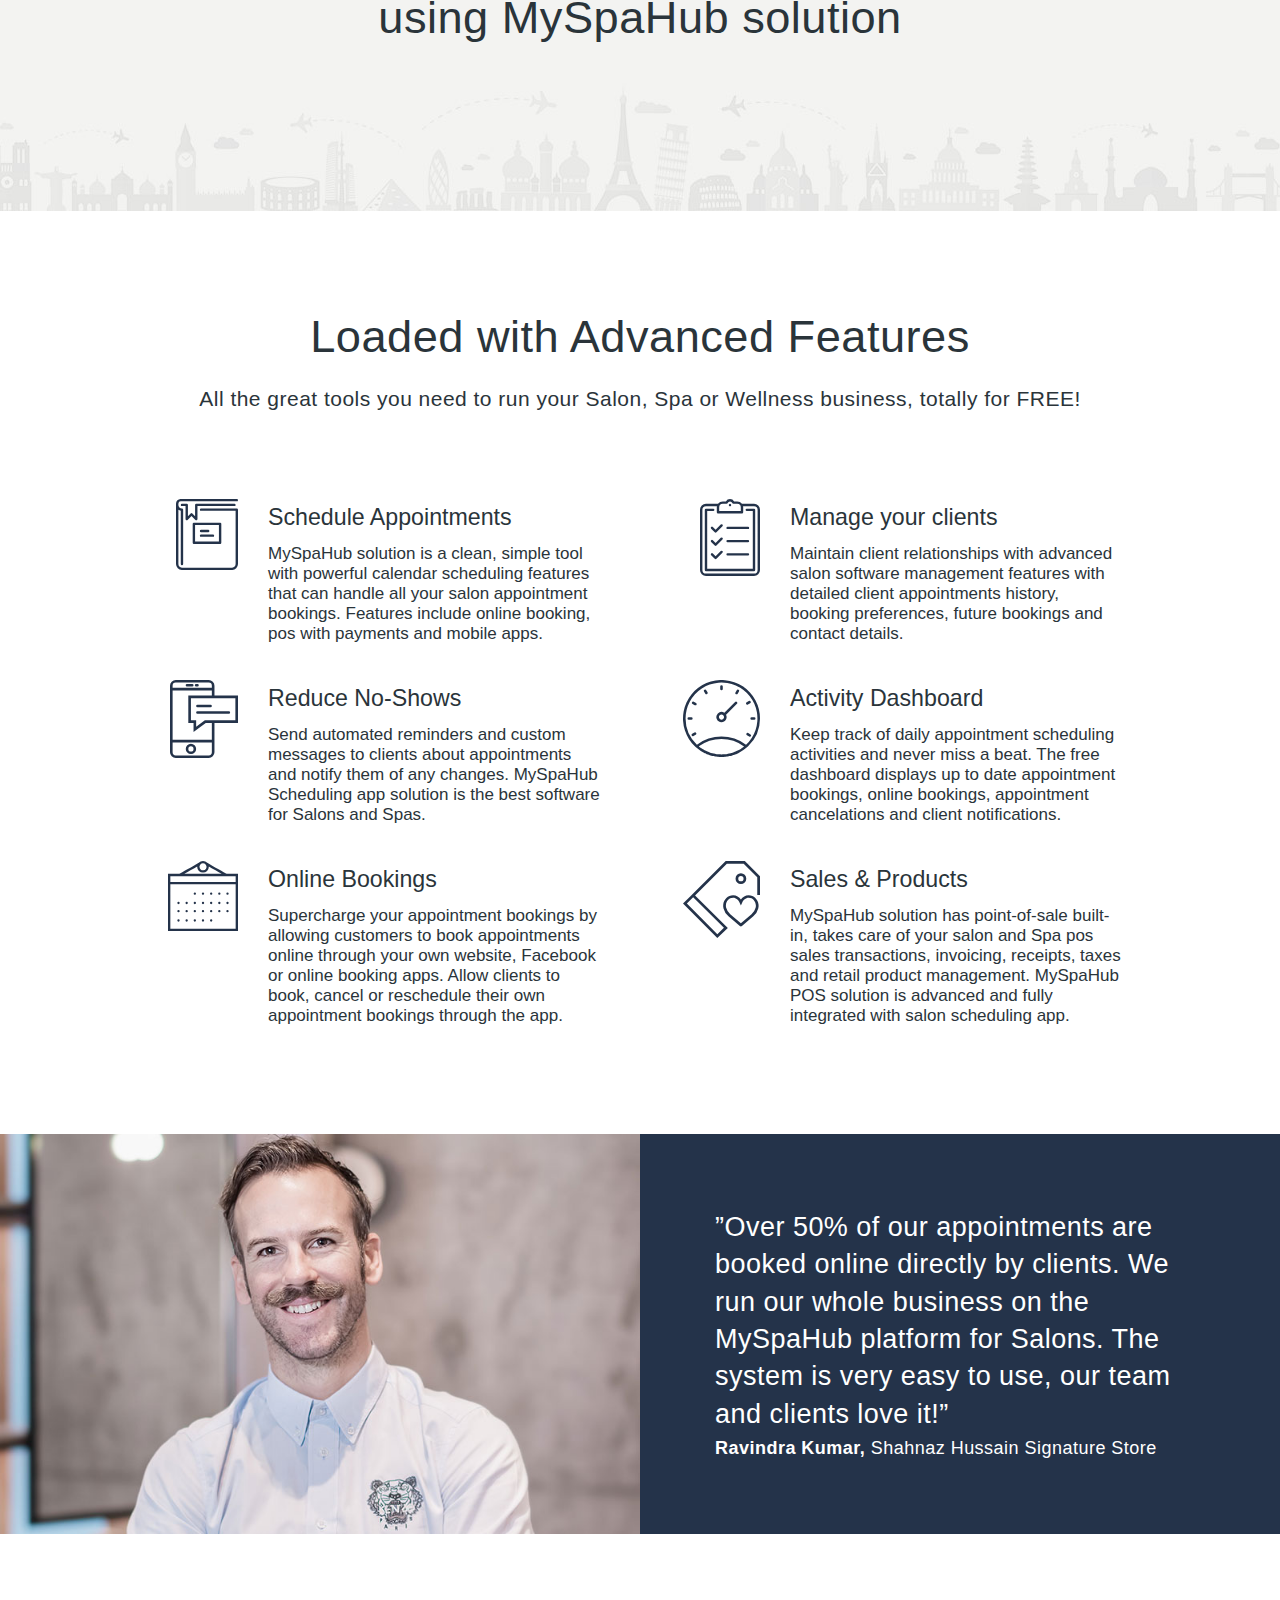
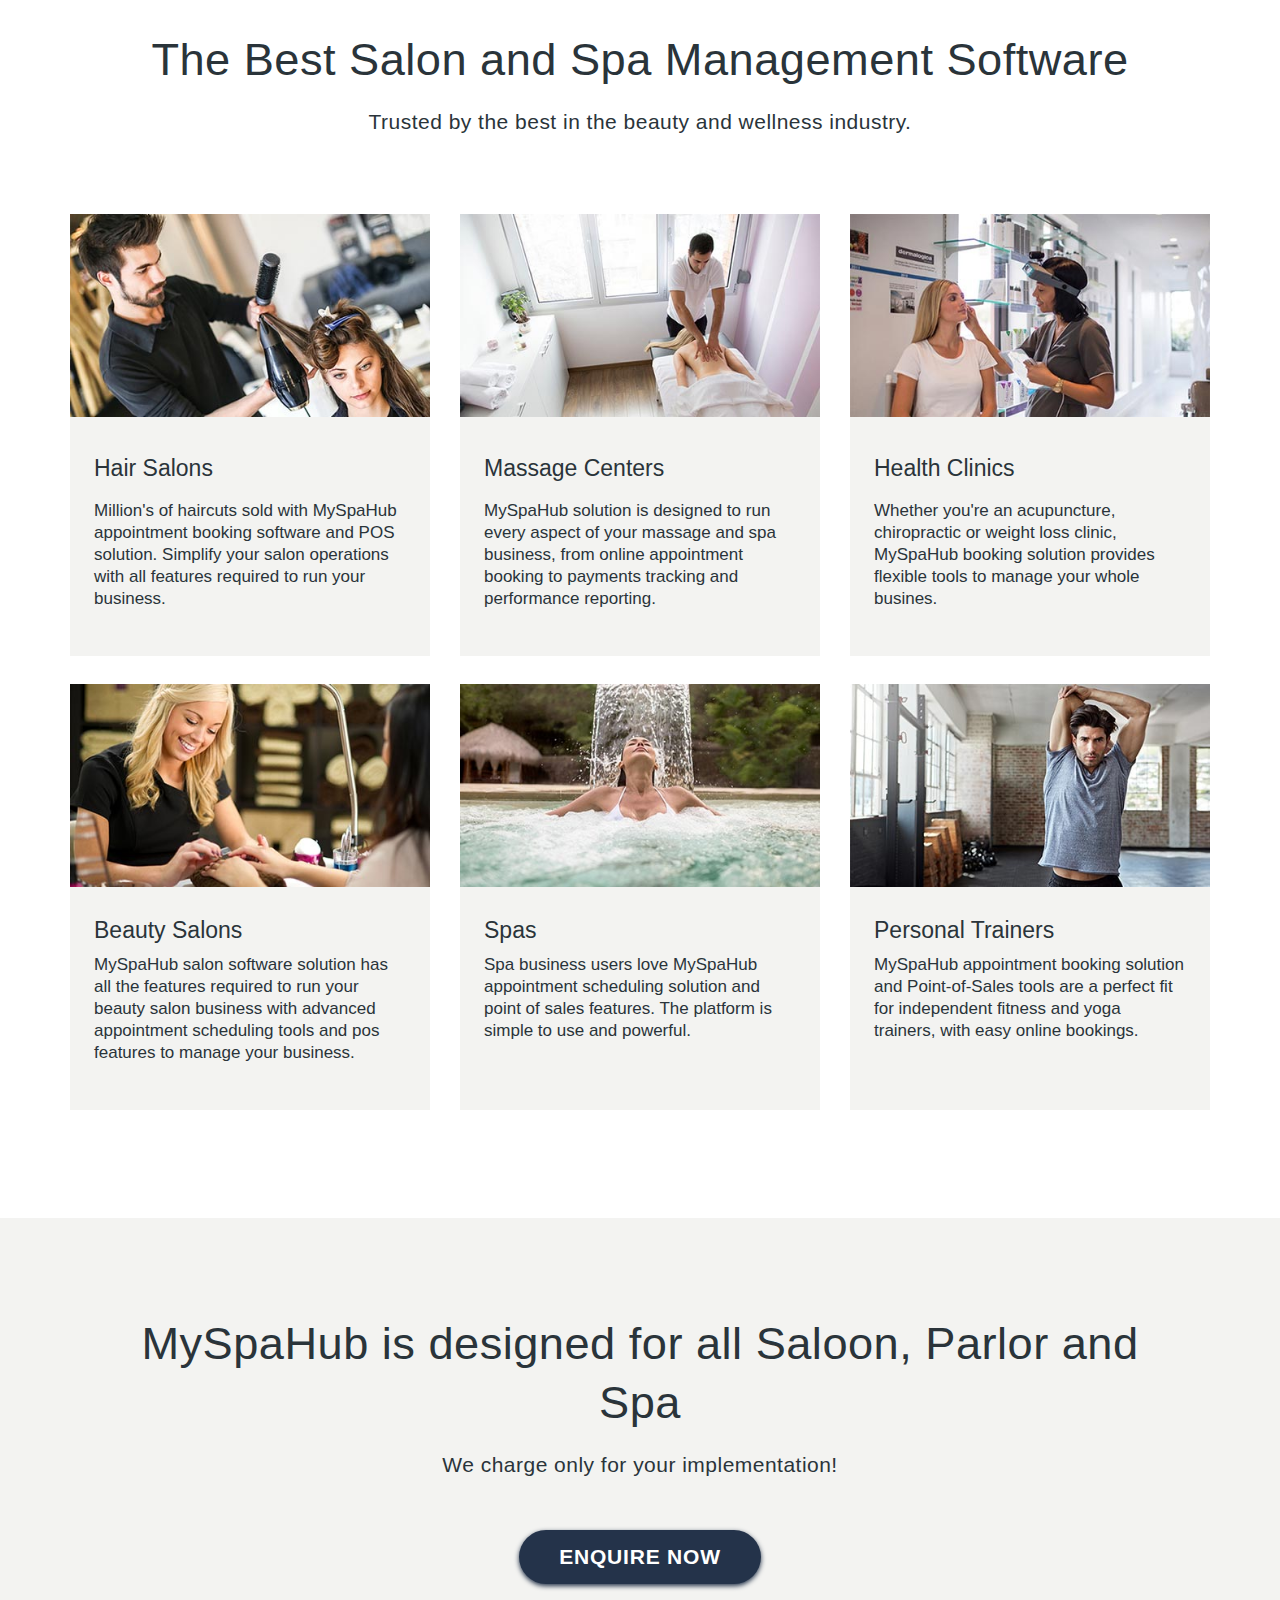
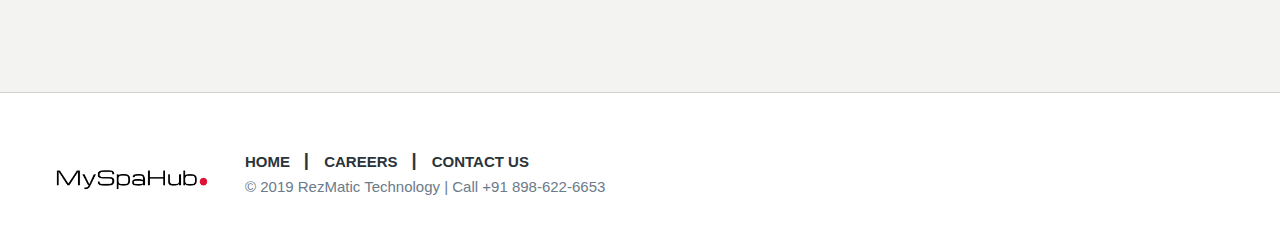
==== commit 29898ba8: "Add files via upload" ====
--- a/index.html
+++ b/index.html
@@ -5,11 +5,28 @@
     <meta charset="utf-8">
     
     <title>MySpaHub | Spa Solution | Salon Scheduling Software | Best App Booking Solution</title>
-    <meta name="description" content="Best Salon Software, salon pos, spa software, scheduling software, booking system for hair salons and beauty salons with advanced appointment scheduling, Online Booking, appointment reminders, client CRM, POS, products, business reporting, payroll and much">
+
+    <!-- All in One SEO Pack 2.10.1 by Michael Torbert of Semper Fi Web Design[171,197] -->
+  <meta name="description"  content="We are a globally leading Salon Software provider with decades of unmatched domain expertise" />
+  <meta name="google-site-verification" content="HAw6mp5gTCMxN_uhDXFSpDIAWPnOZ5WupRDF5vwO2iA" />
+
+
+  <meta property="og:title" content="MySpaHub Salon Software | Salon Software | Salon Management System" />
+  <meta property="og:site_name" content="https://myspahub.com/" />
+  <meta property="og:description" content="We are a globally leading Salon Software provider with decades of unmatched domain expertise" />
+  <meta property="og:image" content="http://myspahub.com/ogimage.png" />
+  <meta property="og:type" content="website" />
+  <meta property="og:image:type" content="image/png">
+  <link rel="canonical" href="https://myspahub.com/" />
+  <!-- /all in one seo pack -->
+
+    <!-- Use title if it's in the page YAML frontmatter -->
+    
+
     <meta name="keywords" content="MySpaHub, salon software, salon system, spa software, beauty software, salon app, scheduling app, hair salon software, best salon software, Salon system, top salon software, Spa system, Appointment Scheduling, salon program, salon iris, mindbody, booking software, system, appointment system, scheduling software, online booking, salon program, salon management software, pos, crm, free booking system, salon programs, scheduling applications, appointment schedule, appointment manager, booking app, nail software, bihar, patna, gaya, muzaffarpur, india, us, united states, best, salon, spa, hair, nail salon, beauty, appointment, yoga, free, best, point of sale, calendar system, calendar, reminders, salon supplies, salon management, bookings app, appointment app, salon software, best salons">
     <meta content="width=device-width,initial-scale=1.0,minimum-scale=1.0,maximum-scale=1.0,user-scalable=no" name="viewport">
 
-    <!-- Use title if it's in the page YAML frontmatter -->
+    
 
      <!-- Start of Mailchimp Pop-up -->
      <script type="text/javascript" src="//downloads.mailchimp.com/js/signup-forms/popup/unique-methods/embed.js" data-dojo-config="usePlainJson: true, isDebug: false"></script><script type="text/javascript">window.dojoRequire(["mojo/signup-forms/Loader"], function(L) { L.start({"baseUrl":"mc.us20.list-manage.com","uuid":"3fd6e04193f702b2d908a4113","lid":"bd753d6055","uniqueMethods":true}) })</script>
@@ -62,7 +79,7 @@
 <section class='jumbotron' id='top'>
   <h1>Meet the #1 Software for Salons and Spas</h1>
   <h4>Simple, flexible and powerful booking software solution for your business.</h4>
-  <a href="https://mailchi.mp/a31530eed5d2/myspahub_brochure_download" class="btn btn--large btn--default" alt="Sign up with best salon software free">DOWNLOAD BROCHURE</a>
+  <a href="https://docs.google.com/forms/d/e/1FAIpQLSfSHzvJ_FcGhyZADd071JMlBntO_8dExs13hsdW8DlnJx3YgA/viewform" class="btn btn--large btn--default" alt="Sign up with best salon software free">LANDING FLARE</a>
   <div class='jumbotron__image'>
     <img src="images/Shedul-best-Salon-software-platform-b2a8666d.jpg" alt="MySpaHub the best Salon and Spa solution" />
   </div>
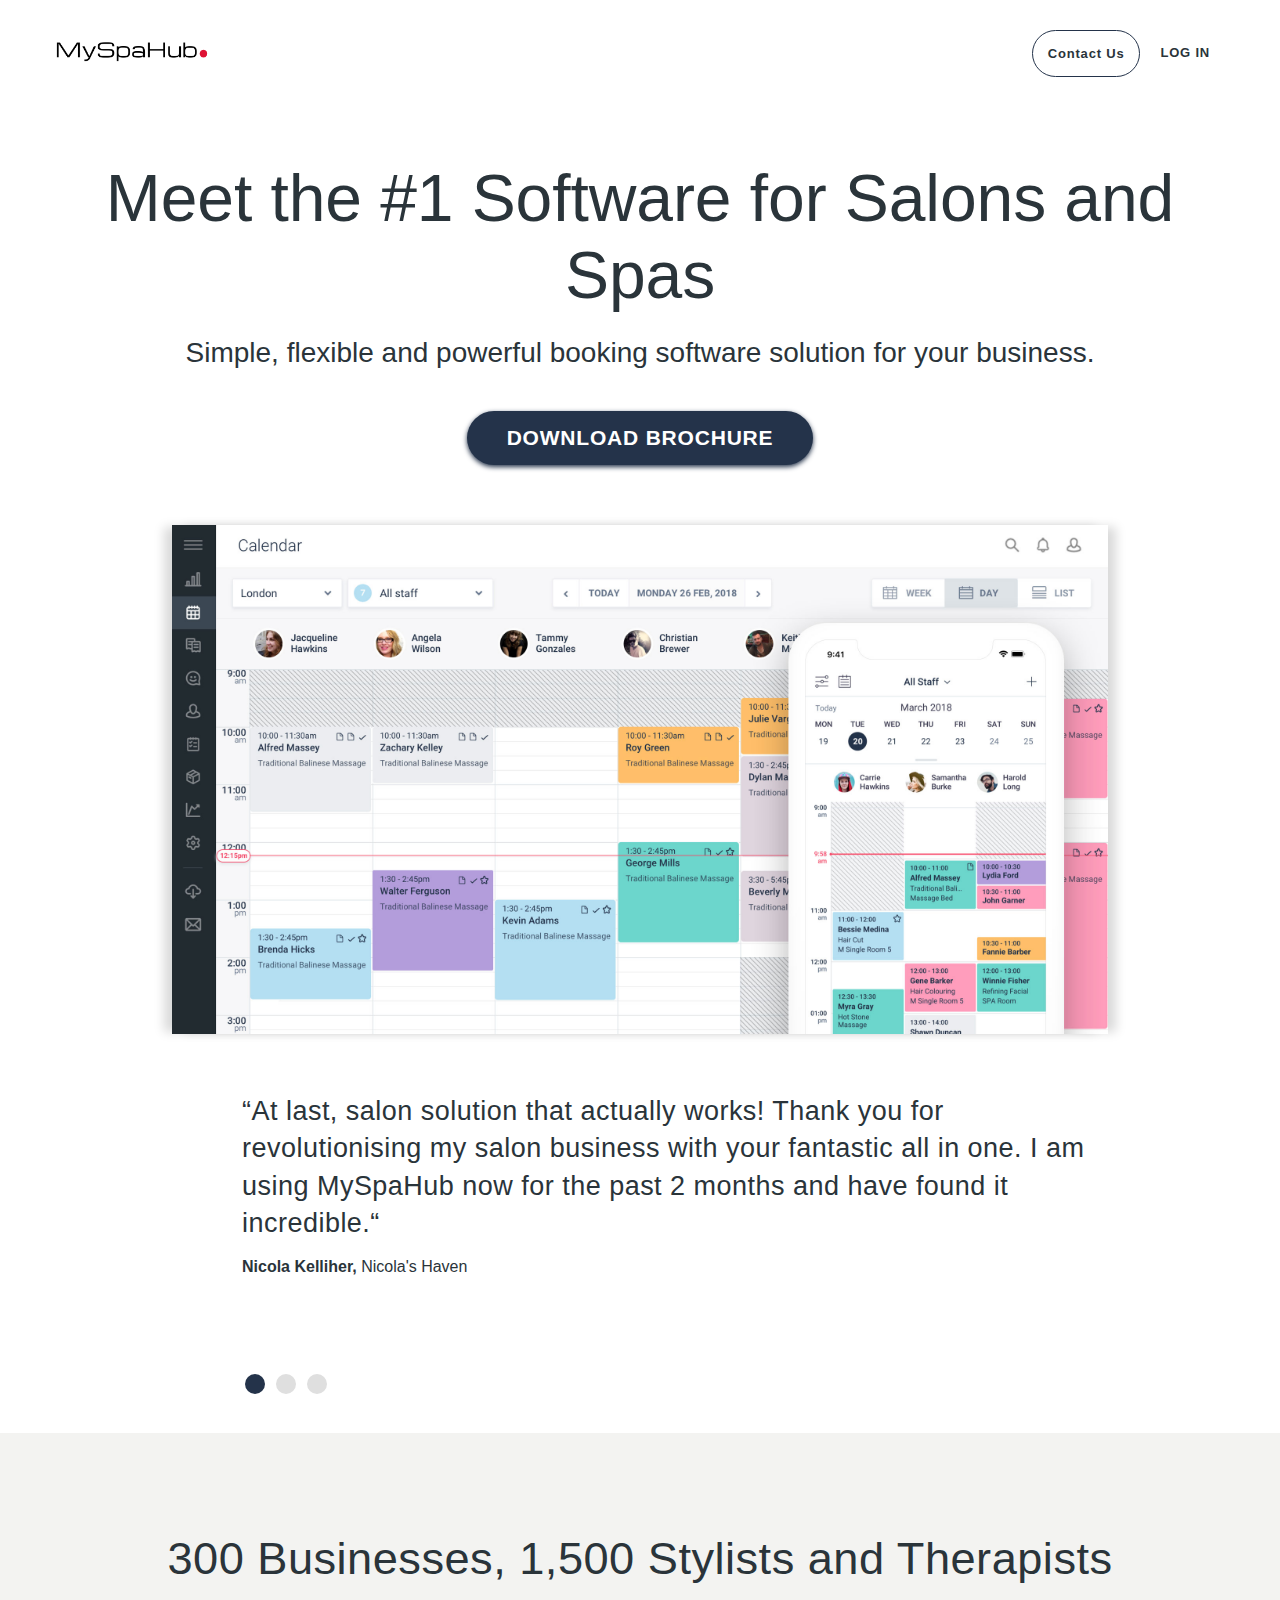
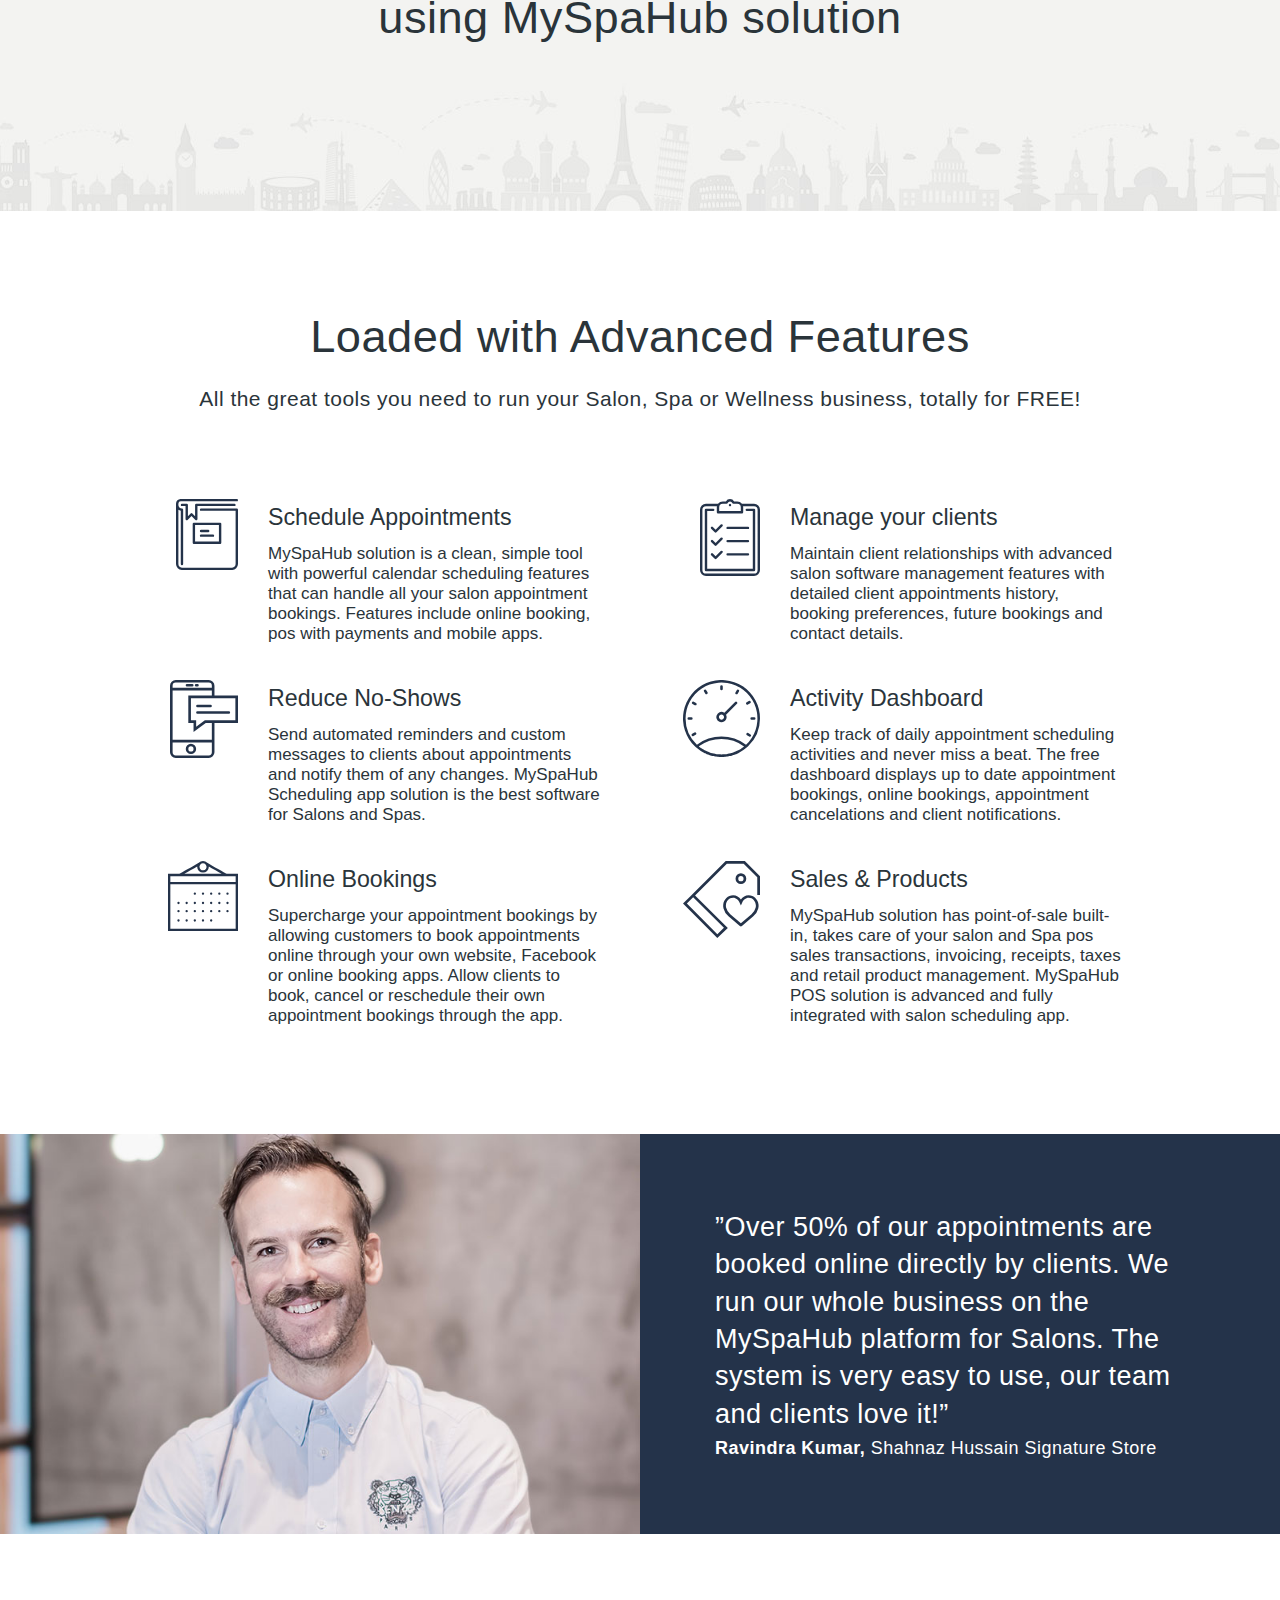
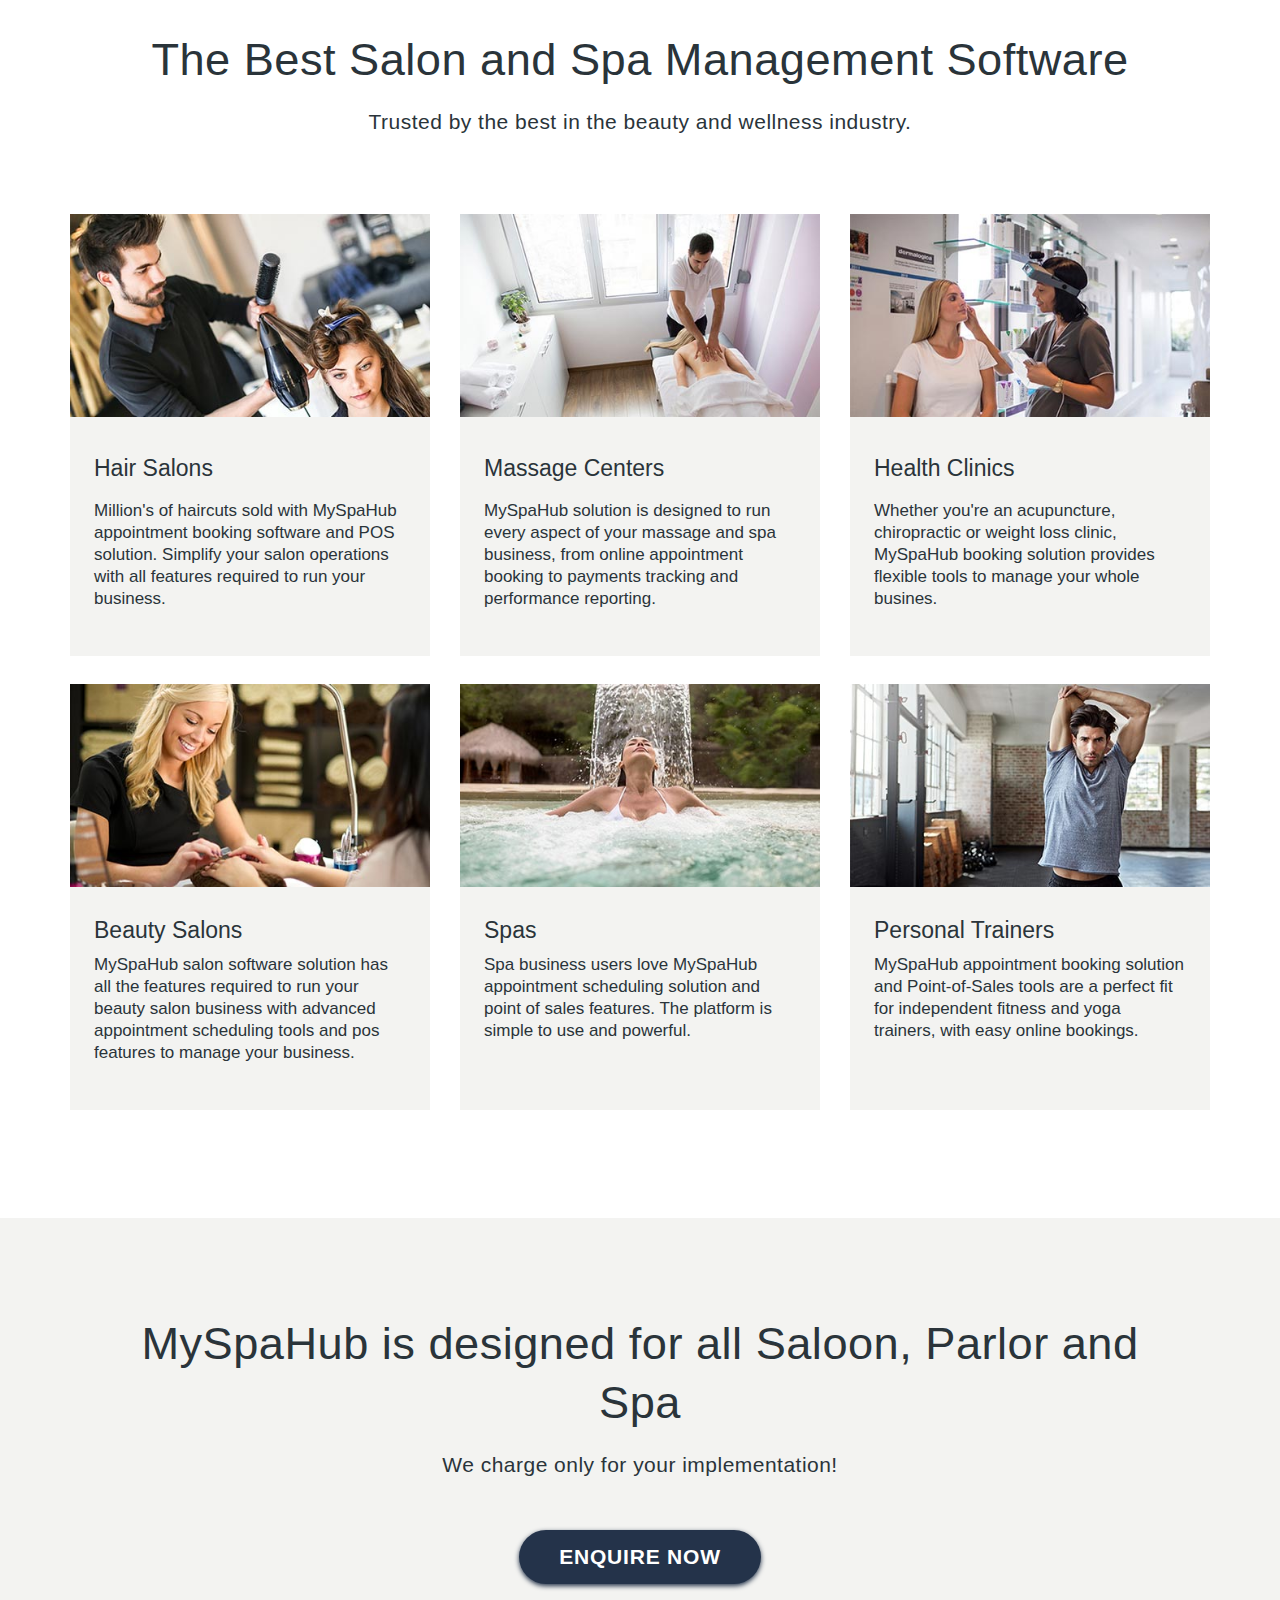
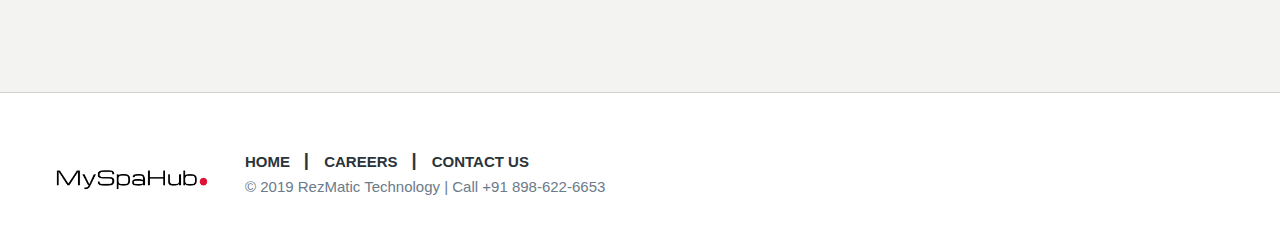
==== commit 4404f3bc: "Add files via upload" ====
--- a/index.html
+++ b/index.html
@@ -79,7 +79,7 @@
 <section class='jumbotron' id='top'>
   <h1>Meet the #1 Software for Salons and Spas</h1>
   <h4>Simple, flexible and powerful booking software solution for your business.</h4>
-  <a href="https://docs.google.com/forms/d/e/1FAIpQLSfSHzvJ_FcGhyZADd071JMlBntO_8dExs13hsdW8DlnJx3YgA/viewform" class="btn btn--large btn--default" alt="Sign up with best salon software free">LANDING FLARE</a>
+  <a href="https://mailchi.mp/a31530eed5d2/myspahub_brochure_download" class="btn btn--large btn--default" alt="Sign up with best salon software free">DOWNLOAD BROCHURE</a>
   <div class='jumbotron__image'>
     <img src="images/Shedul-best-Salon-software-platform-b2a8666d.jpg" alt="MySpaHub the best Salon and Spa solution" />
   </div>
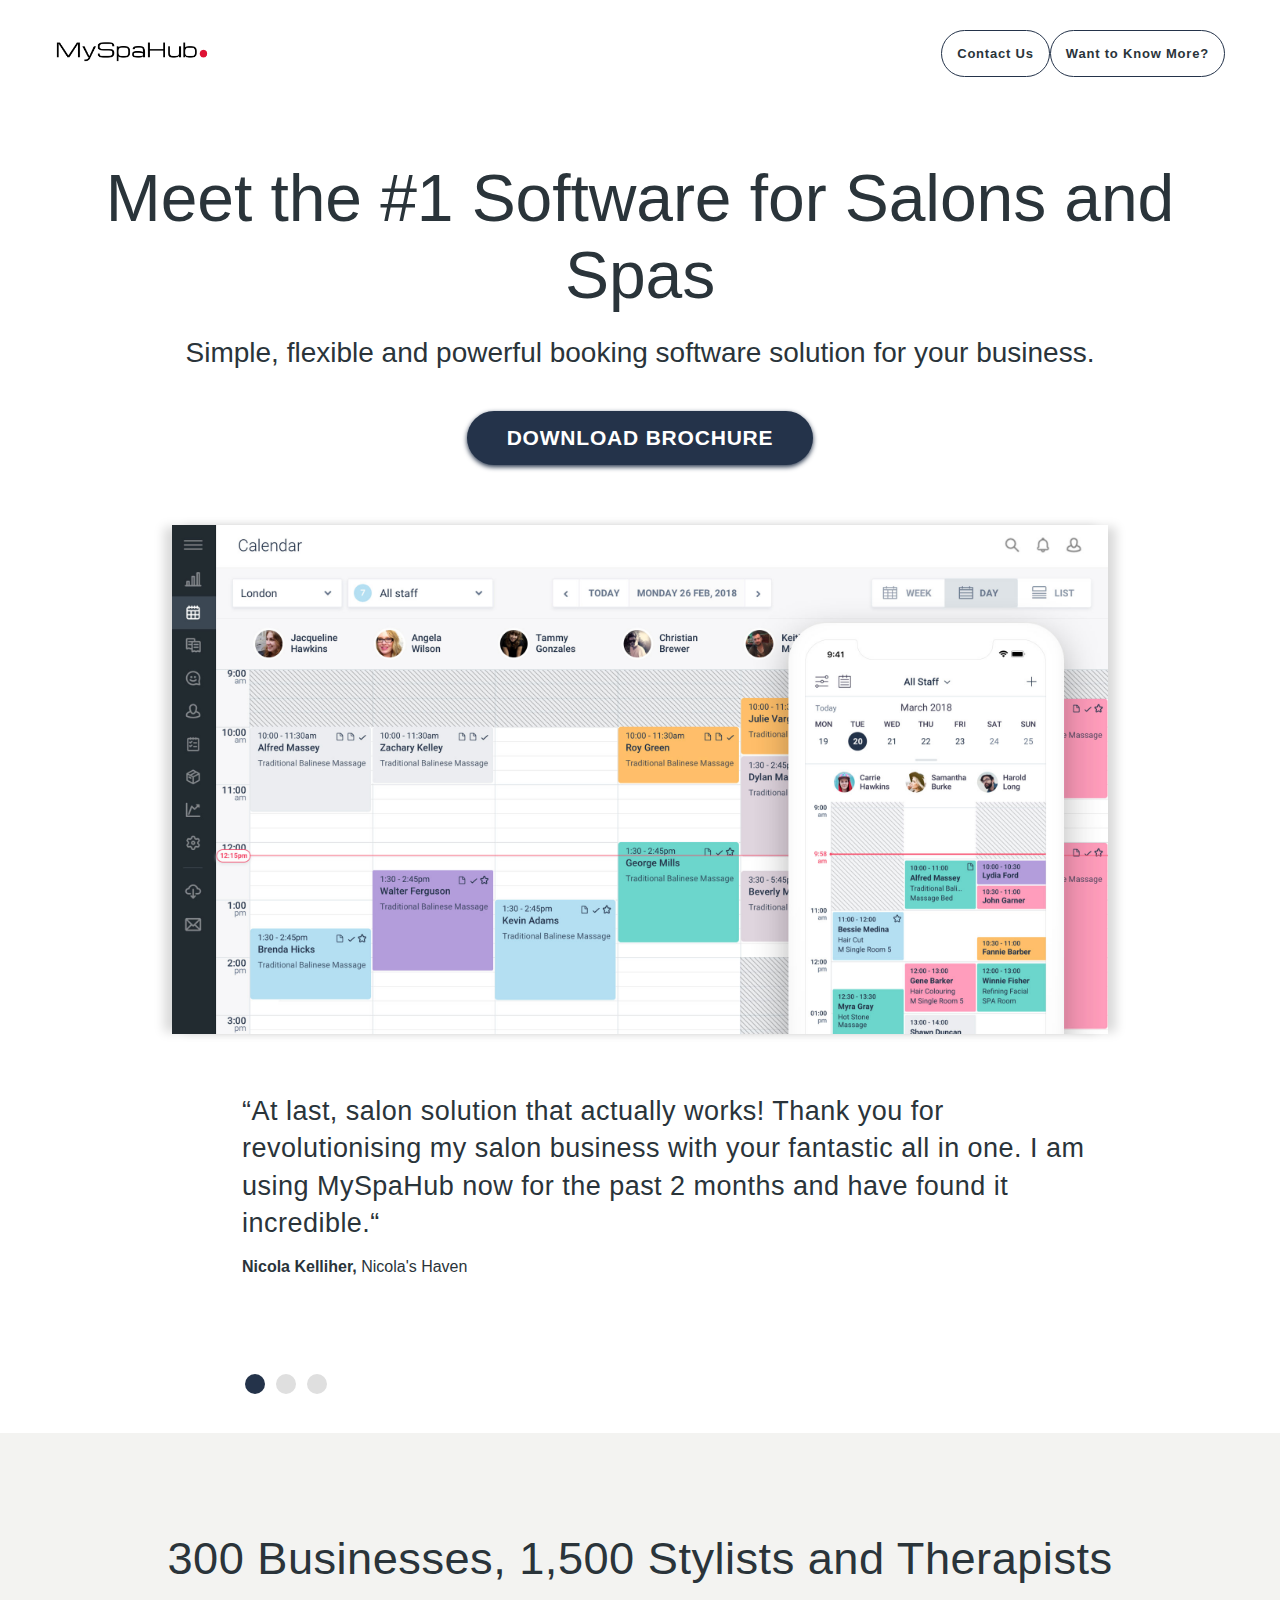
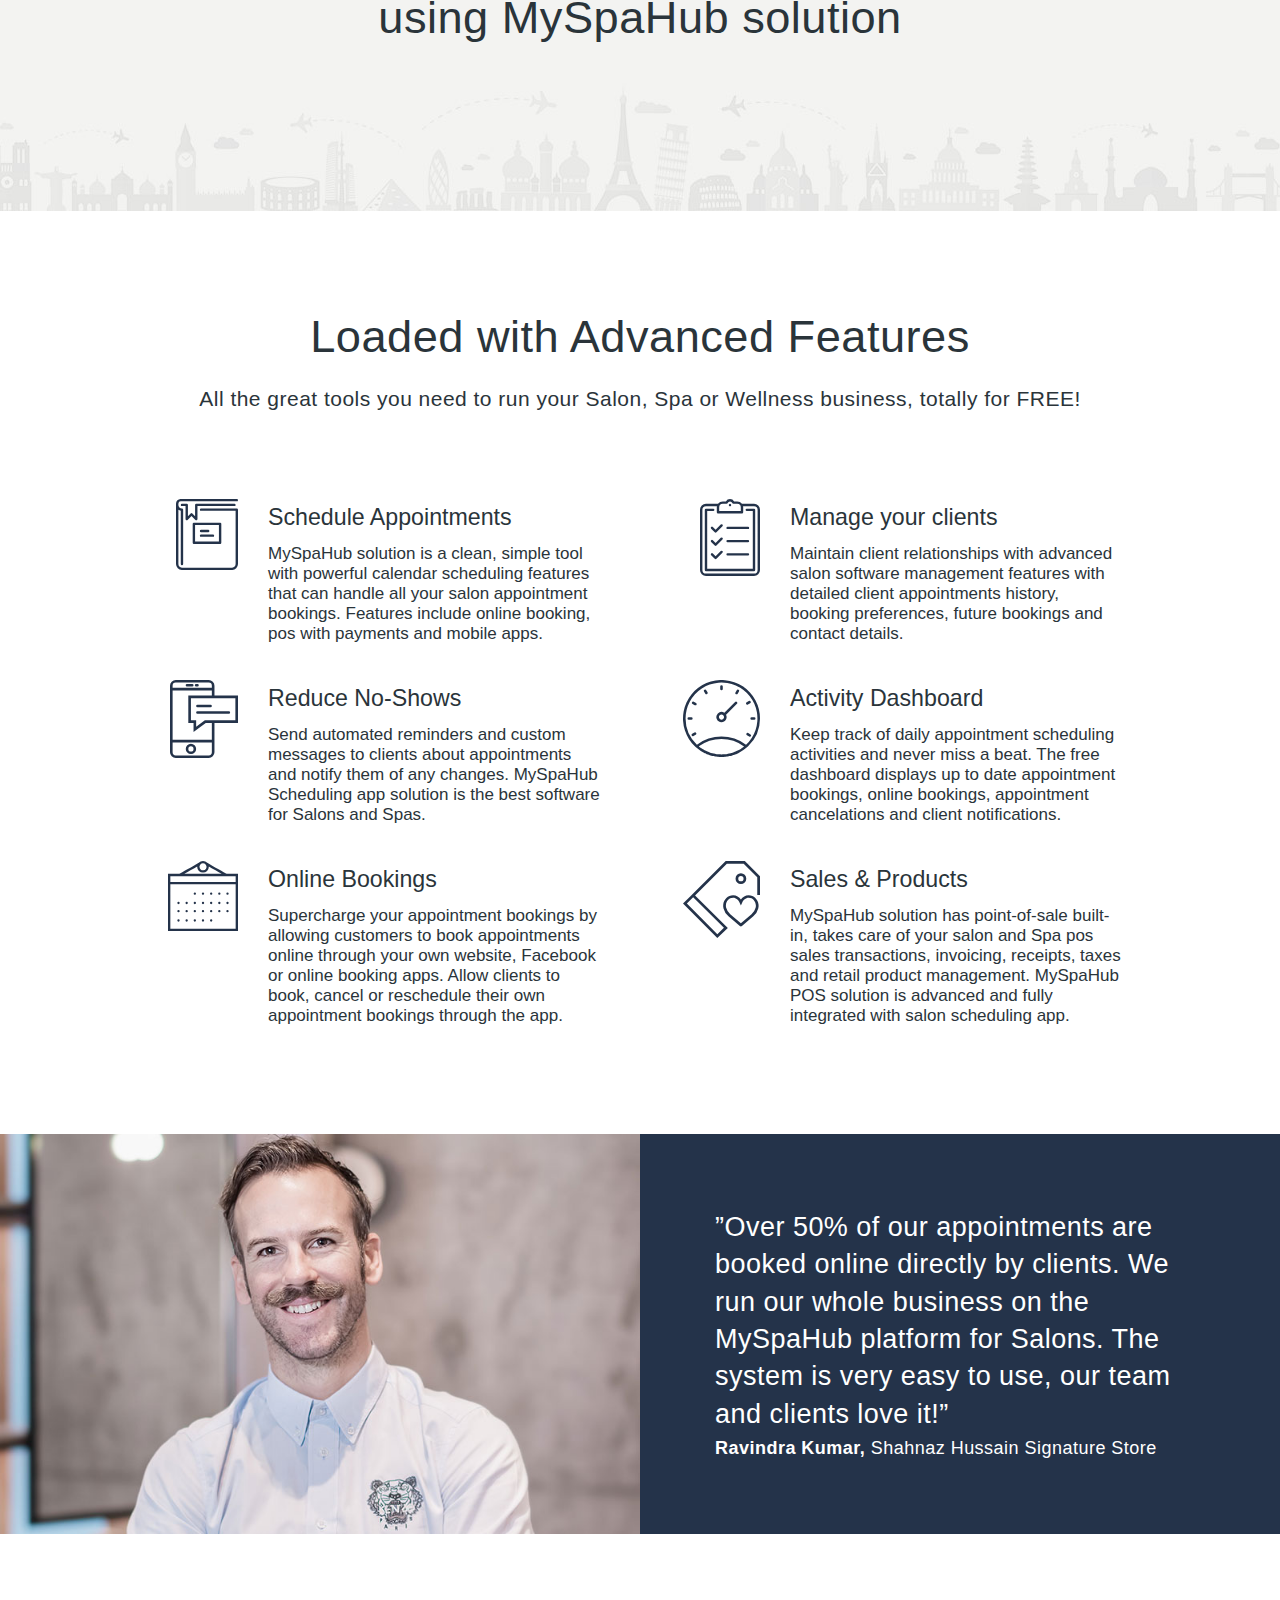
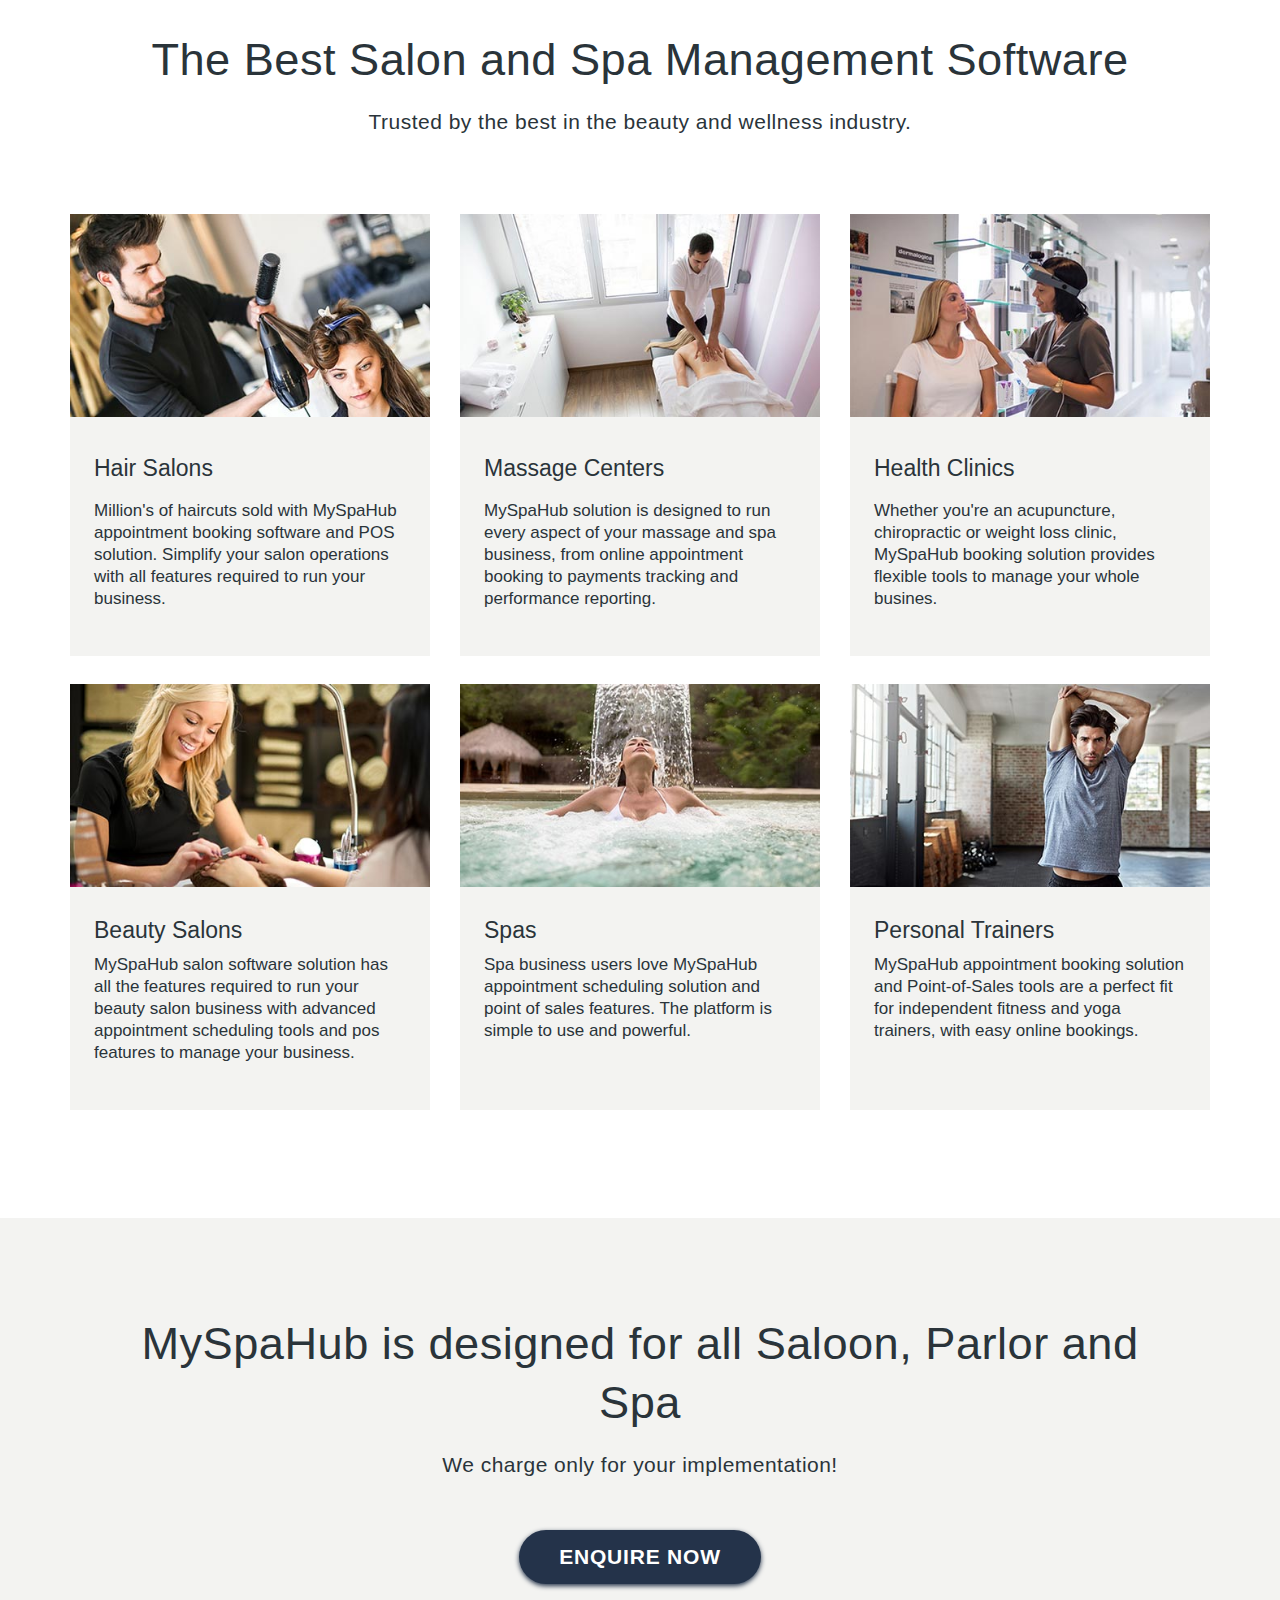
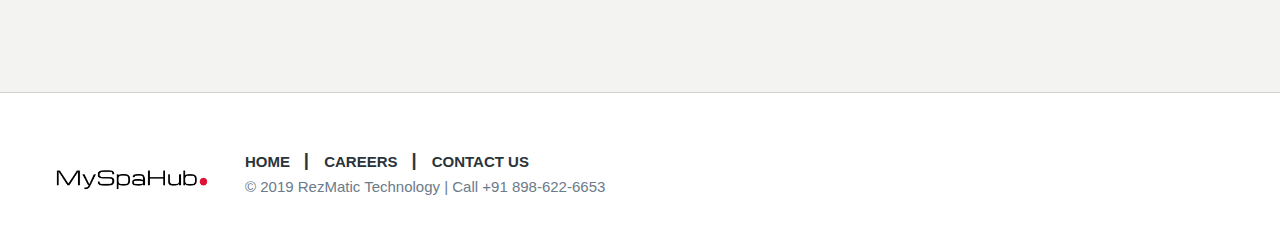
==== commit 249360e8: "Add files via upload" ====
--- a/index.html
+++ b/index.html
@@ -4,14 +4,14 @@
     <meta content="IE=edge" http-equiv="X-UA-Compatible">
     <meta charset="utf-8">
     
-    <title>MySpaHub | Spa Solution | Salon Scheduling Software | Best App Booking Solution</title>
+    <title>MySpaHub | Salon Scheduling Software | Best App Booking Solution</title>
 
     <!-- All in One SEO Pack 2.10.1 by Michael Torbert of Semper Fi Web Design[171,197] -->
   <meta name="description"  content="We are a globally leading Salon Software provider with decades of unmatched domain expertise" />
   <meta name="google-site-verification" content="HAw6mp5gTCMxN_uhDXFSpDIAWPnOZ5WupRDF5vwO2iA" />
 
 
-  <meta property="og:title" content="MySpaHub Salon Software | Salon Software | Salon Management System" />
+  <meta property="og:title" content="MySpaHub Salon Software | Salon Scheduling Software | Best App Booking Solution" />
   <meta property="og:site_name" content="https://myspahub.com/" />
   <meta property="og:description" content="We are a globally leading Salon Software provider with decades of unmatched domain expertise" />
   <meta property="og:image" content="http://myspahub.com/ogimage.png" />
@@ -68,10 +68,10 @@
   </a>
   <ul class='main-nav'>
     <li class='main-nav__item'>
-      <a href="https://rezmatic.bitrix24.com/pub/form/1_contact_info/csu6ny/" class="btn btn--small top-nav__btn">Contact Us</a>
+      <a href="contact.html" class="btn btn--small top-nav__btn">Contact Us</a>
     </li>
     <li class='main-nav__item'>
-      <a href="https://apps.shedul.com/users/sign-in" class="main-nav__link">LOG IN</a>
+      <a href="https://zfrmz.com/rXRLh4KmbGjoFOAZcGYr" class="btn btn--small top-nav__btn">Want to Know More?</a>
     </li>
     
   </ul>
@@ -79,7 +79,7 @@
 <section class='jumbotron' id='top'>
   <h1>Meet the #1 Software for Salons and Spas</h1>
   <h4>Simple, flexible and powerful booking software solution for your business.</h4>
-  <a href="https://mailchi.mp/a31530eed5d2/myspahub_brochure_download" class="btn btn--large btn--default" alt="Sign up with best salon software free">DOWNLOAD BROCHURE</a>
+  <a href="https://zfrmz.com/rXRLh4KmbGjoFOAZcGYr" class="btn btn--large btn--default" alt="Sign up with best salon software free">DOWNLOAD BROCHURE</a>
   <div class='jumbotron__image'>
     <img src="images/Shedul-best-Salon-software-platform-b2a8666d.jpg" alt="MySpaHub the best Salon and Spa solution" />
   </div>
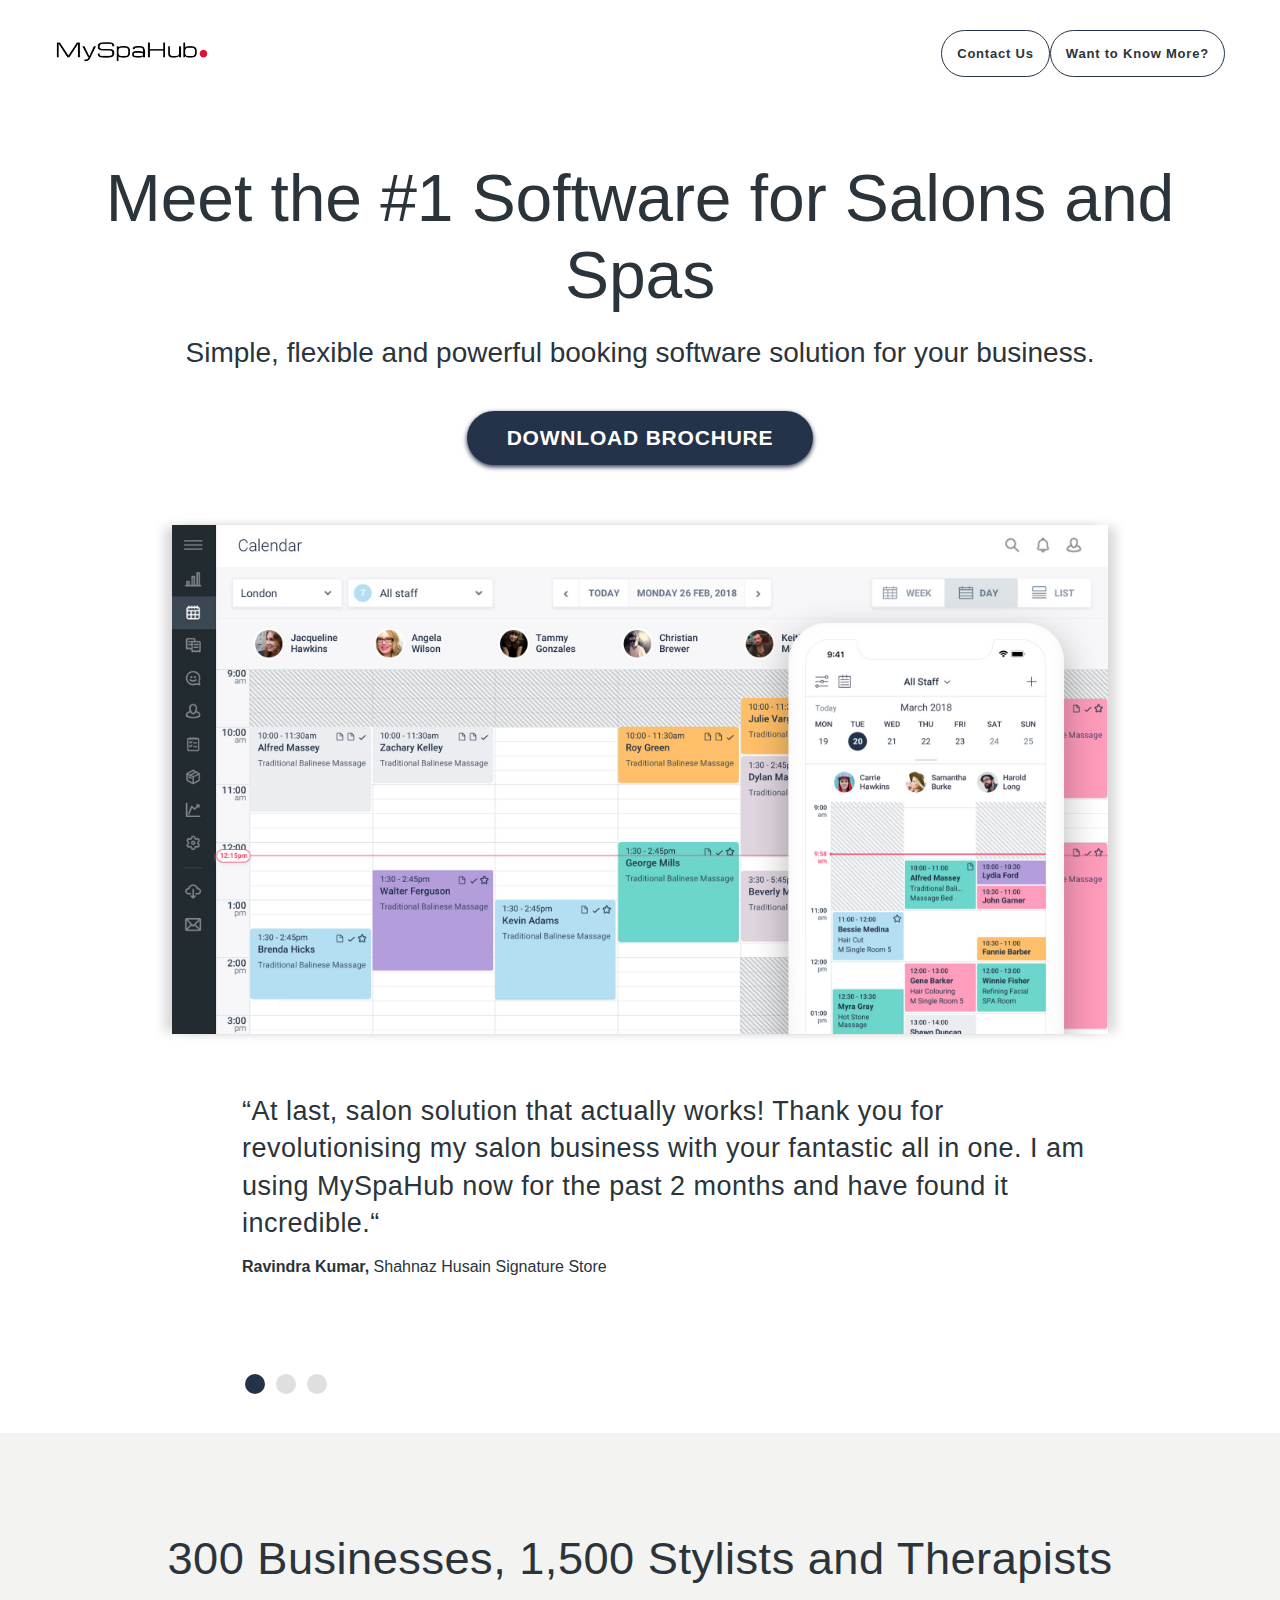
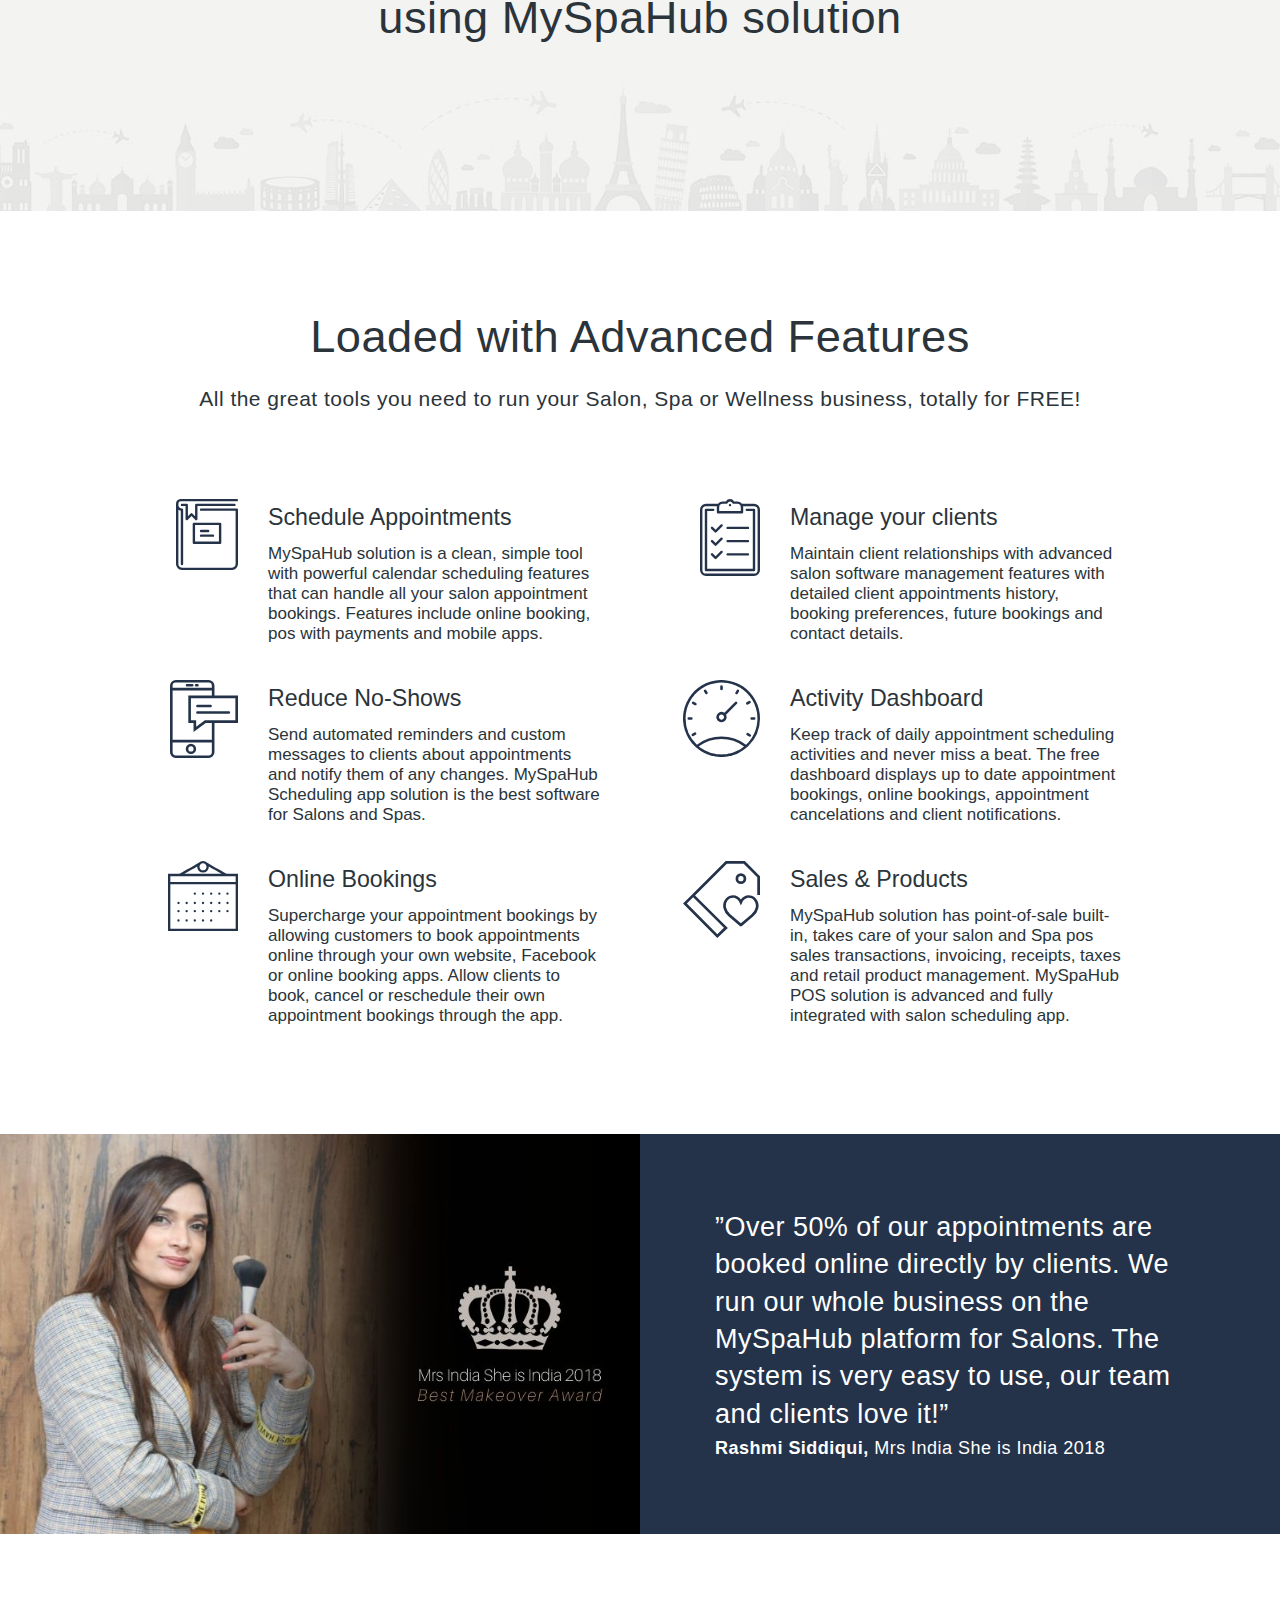
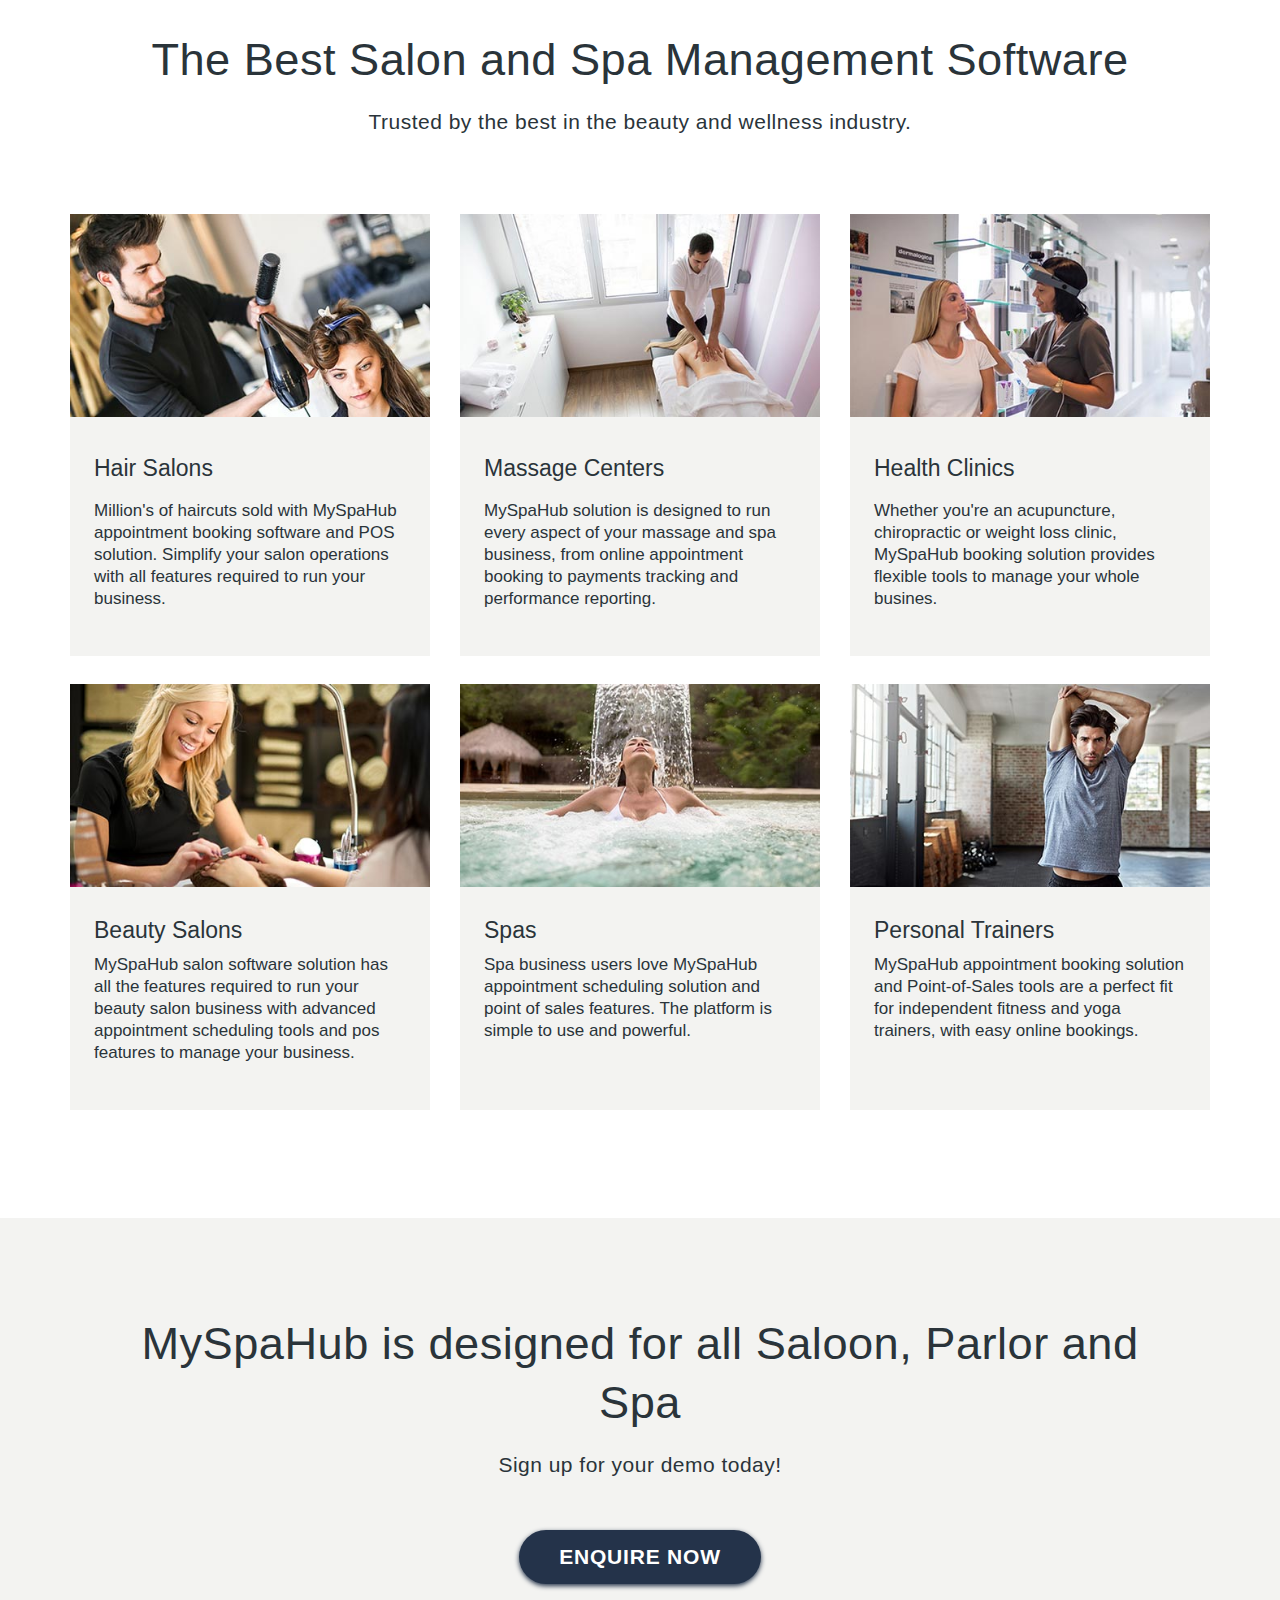
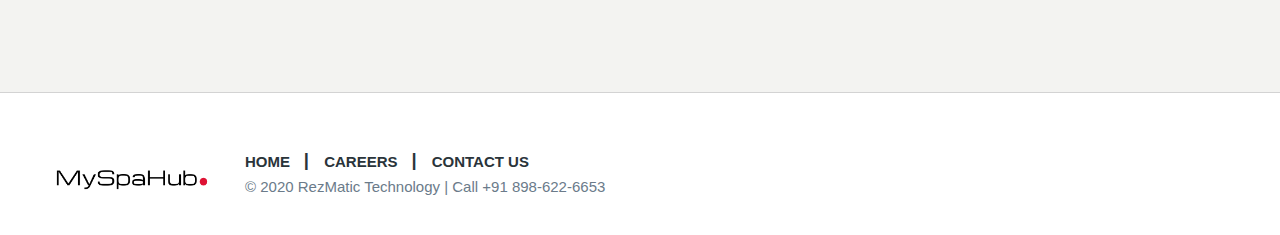
==== commit 8bec3541: "Add files via upload" ====
--- a/index.html
+++ b/index.html
@@ -7,7 +7,7 @@
     <title>MySpaHub | Salon Scheduling Software | Best App Booking Solution</title>
 
     <!-- All in One SEO Pack 2.10.1 by Michael Torbert of Semper Fi Web Design[171,197] -->
-  <meta name="description"  content="We are a globally leading Salon Software provider with decades of unmatched domain expertise" />
+  <meta name="description"  content="We are a globally leading Salon Software provider with decades of unmatched domain expertise. Leverage the power of cloud technology to empower your business on the move." />
   <meta name="google-site-verification" content="HAw6mp5gTCMxN_uhDXFSpDIAWPnOZ5WupRDF5vwO2iA" />
 
 
@@ -96,18 +96,18 @@
               “At last, salon solution that actually works! Thank you for revolutionising my salon business with your fantastic all in one. I am using MySpaHub now for the past 2 months and have found it incredible.“
             </p>
             <p>
-              <strong>Nicola Kelliher,</strong>
-              Nicola's Haven
+              <strong>Ravindra Kumar,</strong>
+              Shahnaz Husain Signature Store
             </p>
           </div>
           <input aria-hidden='true' class='text-slider__item--active' hidden='' id='slide-2' name='slider' type='radio'>
           <div class='text-slider__item'>
             <p class='opinions-box__quote'>
-              “The best salon and spa software in the world! This scheduling system is the best and It comes with all the features you need including pos, payments intuitive scheduling management and appoints booking app. I still cannot believe it’s FREE!!!!!”
+              “The best salon and spa software in the world! This scheduling system is the best and It comes with all the features you need including pos, payments intuitive scheduling management and appoints booking app.”
             </p>
             <p>
-              <strong>Emily Lucas,</strong>
-              Hearts New York, Salon and Beauty Spa (US)
+              <strong>Salim Hasan,</strong>
+              Salim's Hair and Beauty Lounge
             </p>
           </div>
           <input aria-hidden='true' class='text-slider__item--active' hidden='' id='slide-3' name='slider' type='radio'>
@@ -116,8 +116,8 @@
               “The top salon and Spa software in the beauty and wellness industry! It is amazing to work with this software platform and my sylists and terapists love the simplicity eand ease of use of the scheduling management and online bookings app”
             </p>
             <p>
-              <strong>Vanessa Conway,</strong>
-              Elle Hair and Beauty Salon (UK)
+              <strong>Ali Kasgar,</strong>
+              Ex-Tony&Guy, B&B Salon Academy
             </p>
           </div>
          
@@ -256,8 +256,8 @@
           ”Over 50% of our appointments are booked online directly by clients. We run our whole business on the MySpaHub platform for Salons. The system is very easy to use, our team and clients love it!”
         </p>
         <p class='testimony__sign testimony__sign--big'>
-          <strong>Ravindra Kumar,</strong>
-          Shahnaz Hussain Signature Store
+          <strong>Rashmi Siddiqui,</strong>
+          Mrs India She is India 2018
         </p>
       </div>
     </div>
@@ -370,14 +370,15 @@
     </div>
   </div>
 </section>
+
 <section class='section-gutter-bottom-large section-gutter-top-large get-started bg-grey'>
   <div class='wrapper'>
     <header class='section-header'>
       <h2 class='section-header__title'>MySpaHub is designed for all Saloon, Parlor and Spa</h2>
       <p class='section-header__subtitle'>
-        We charge only for your implementation!
+        Sign up for your demo today!
       </p>
-      <a href="https://rezmatic.bitrix24.com/pub/form/1_contact_info/csu6ny/" class="btn btn--large btn--default" alt="Enquire Now for Sales" target="_blank">ENQUIRE NOW</a>
+      <a href="https://zfrmz.com/rXRLh4KmbGjoFOAZcGYr" class="btn btn--large btn--default" alt="Enquire Now for Sales" target="_blank">ENQUIRE NOW</a>
     </header>
   </div>
 </section>
@@ -405,7 +406,7 @@
         </ul>
       </div>
       <div class='main-footer__bottom'>
-        © 2019 RezMatic Technology | Call +91 898-622-6653
+        © 2020 RezMatic Technology | Call +91 898-622-6653
         
         
       </div>
